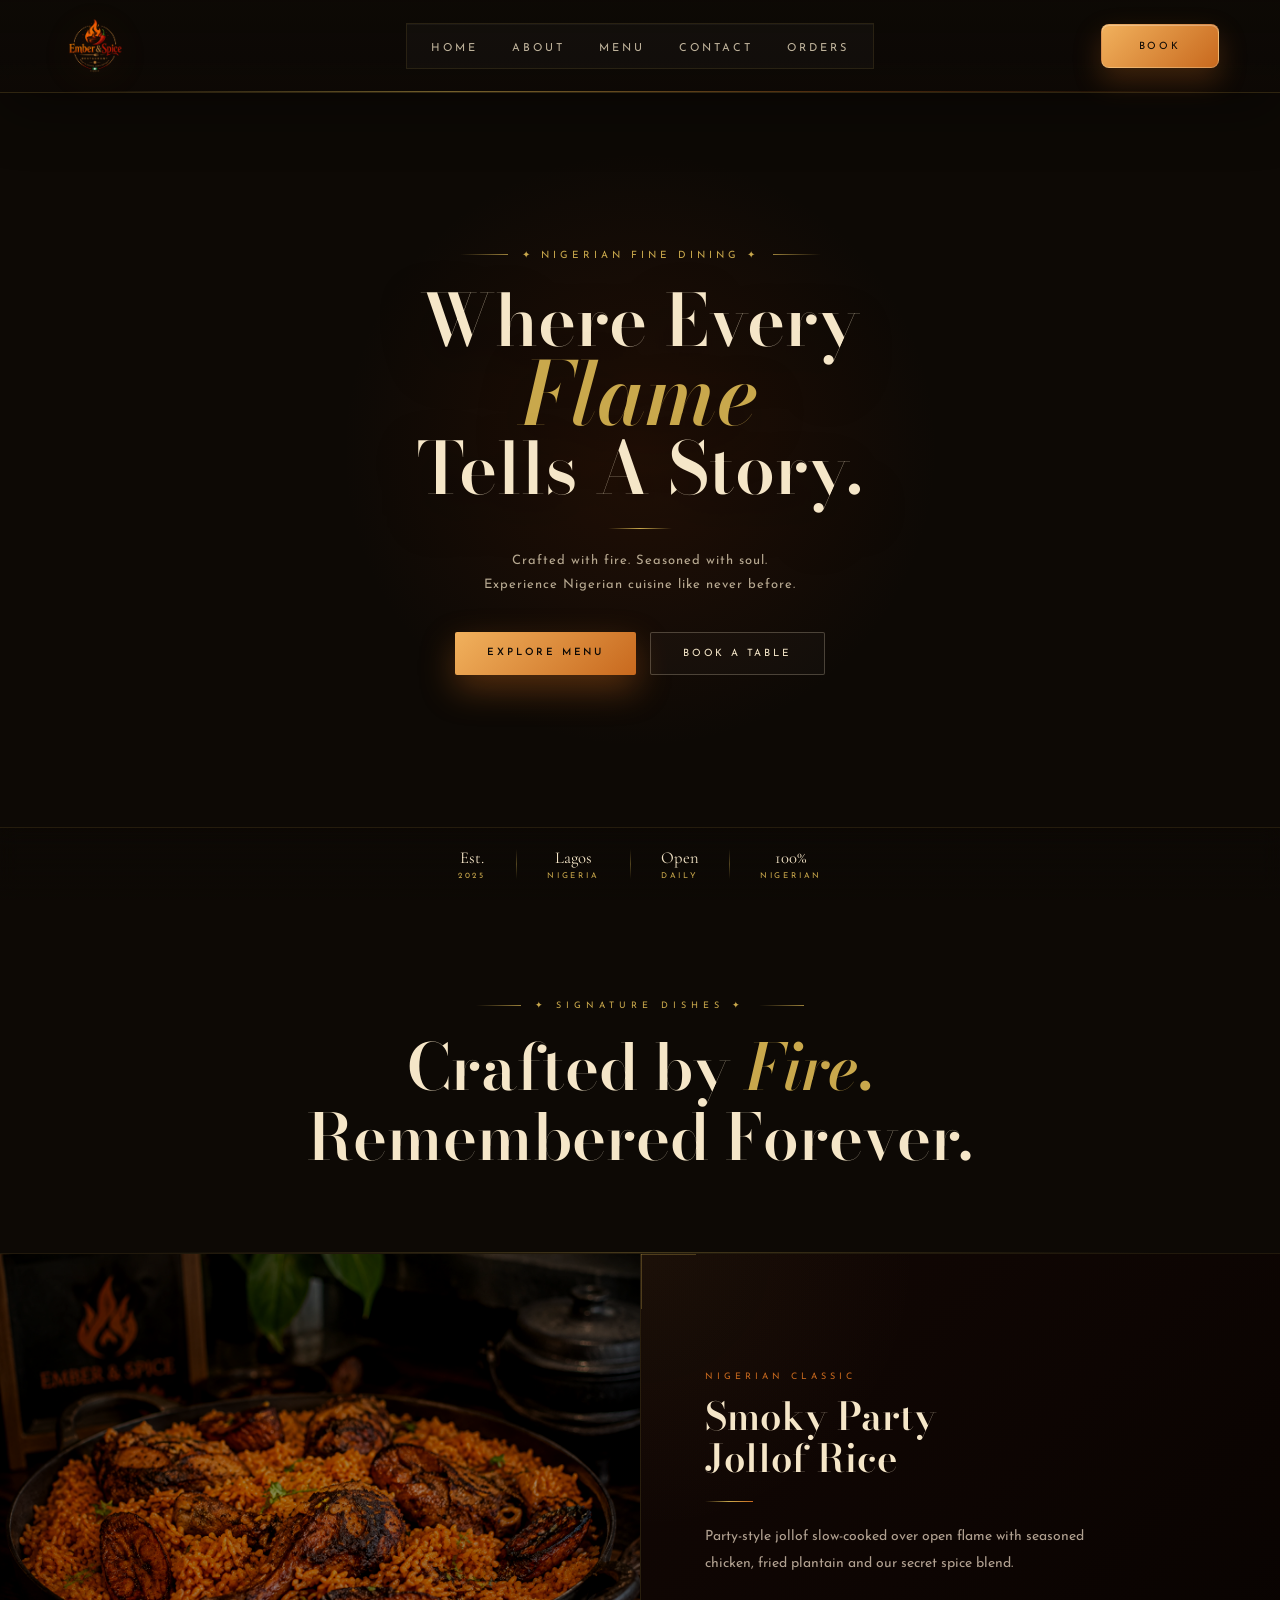
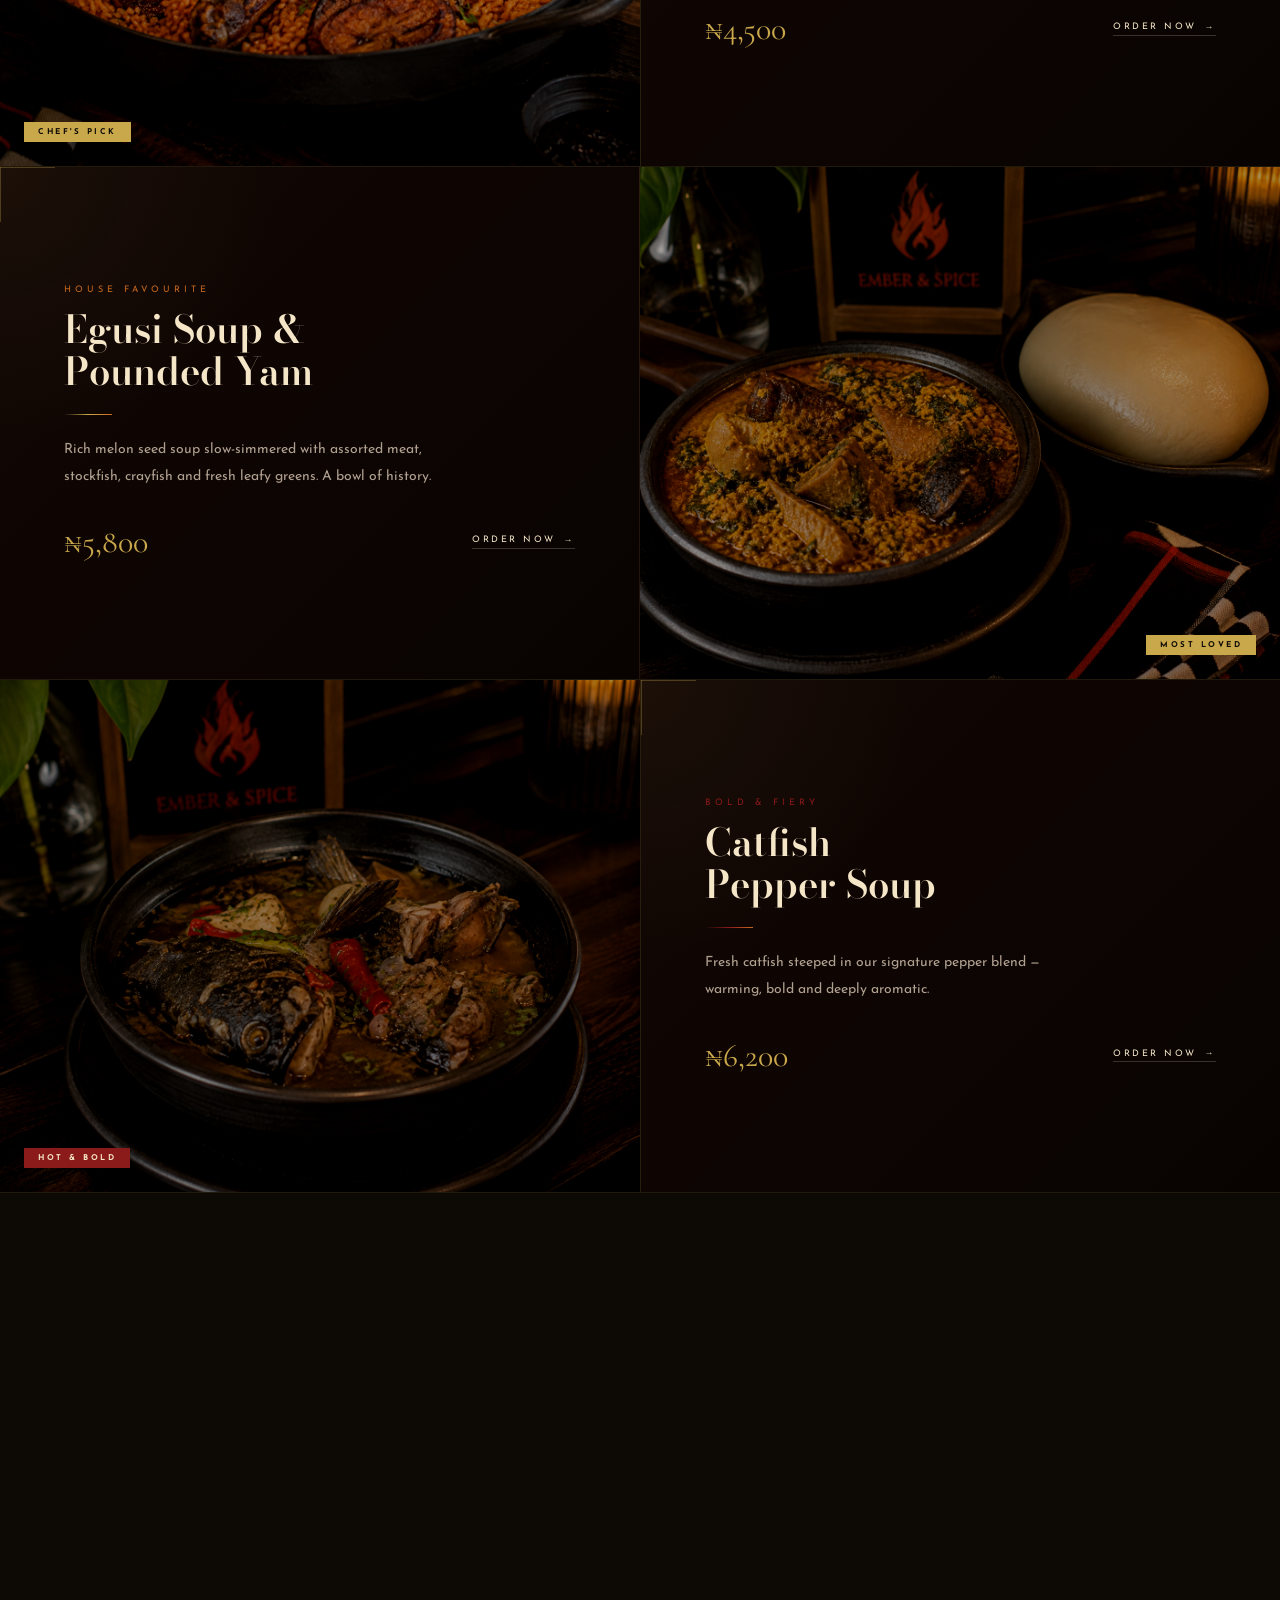
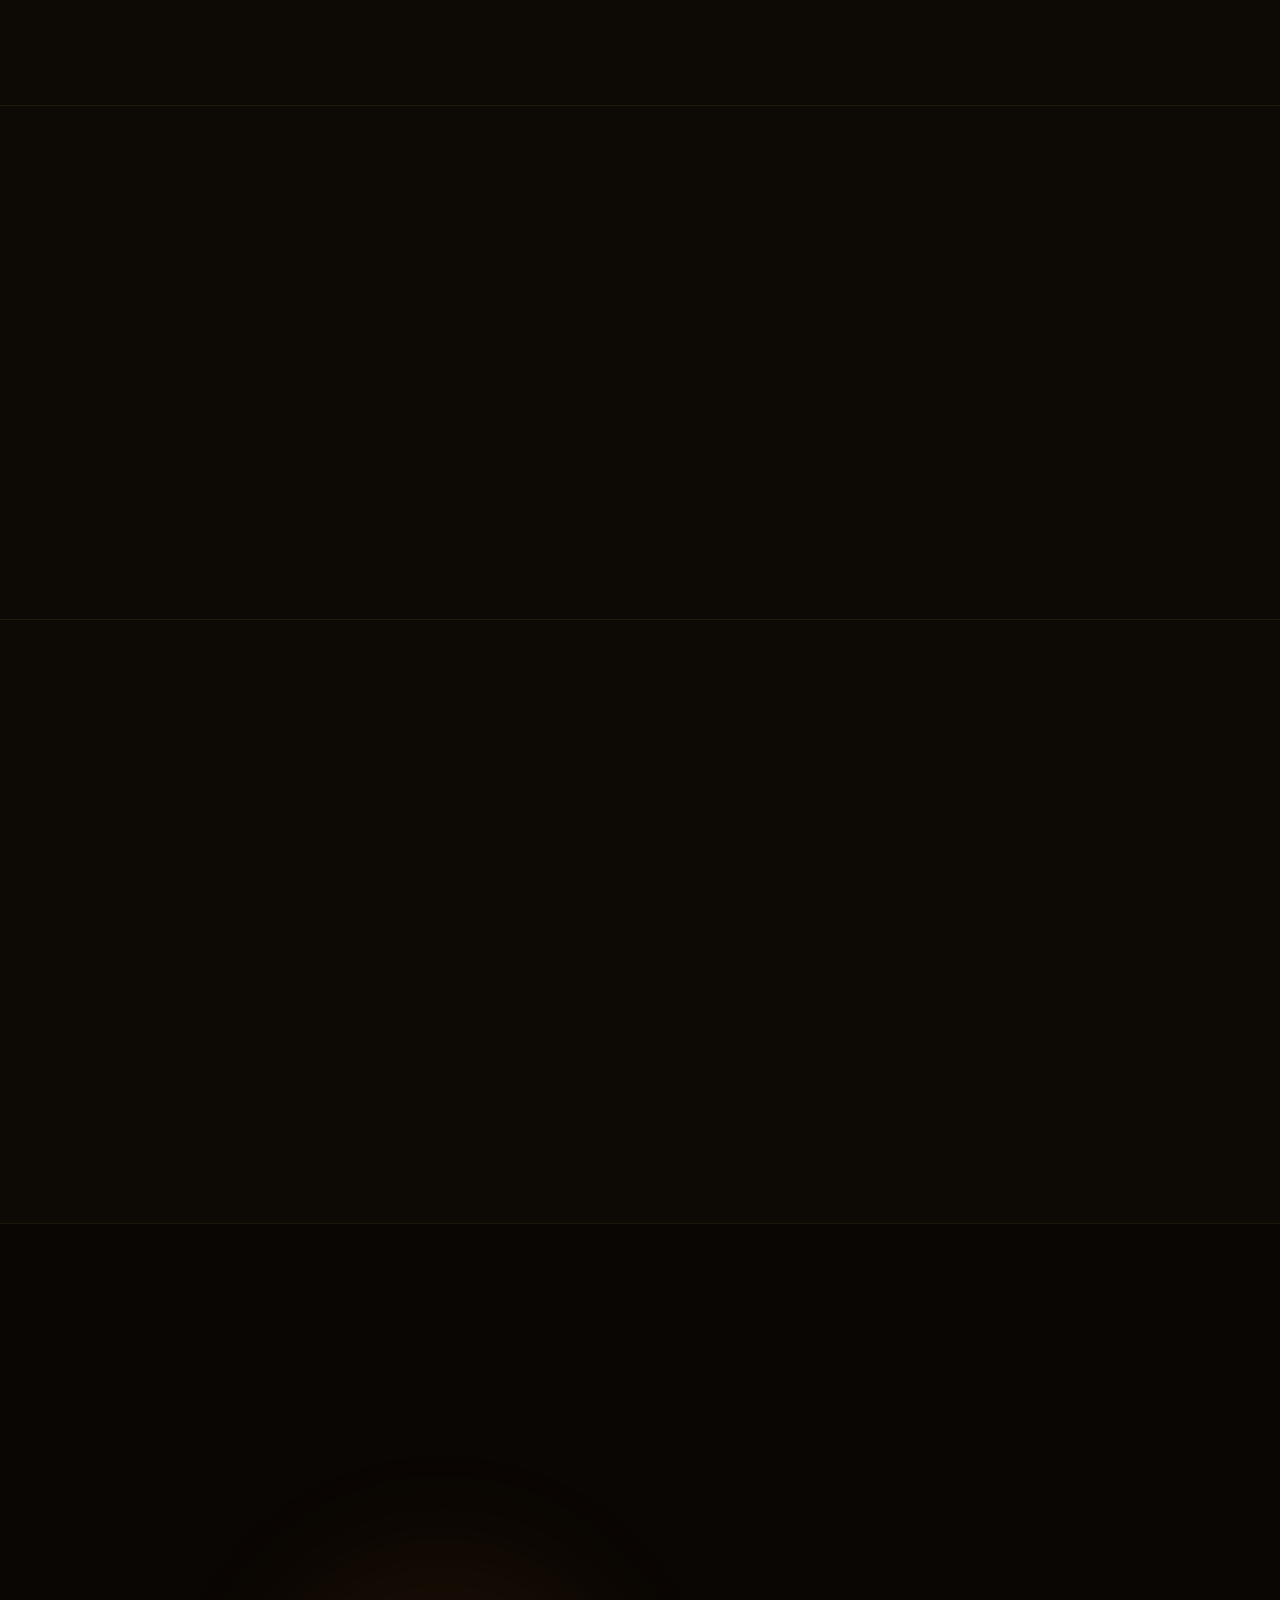
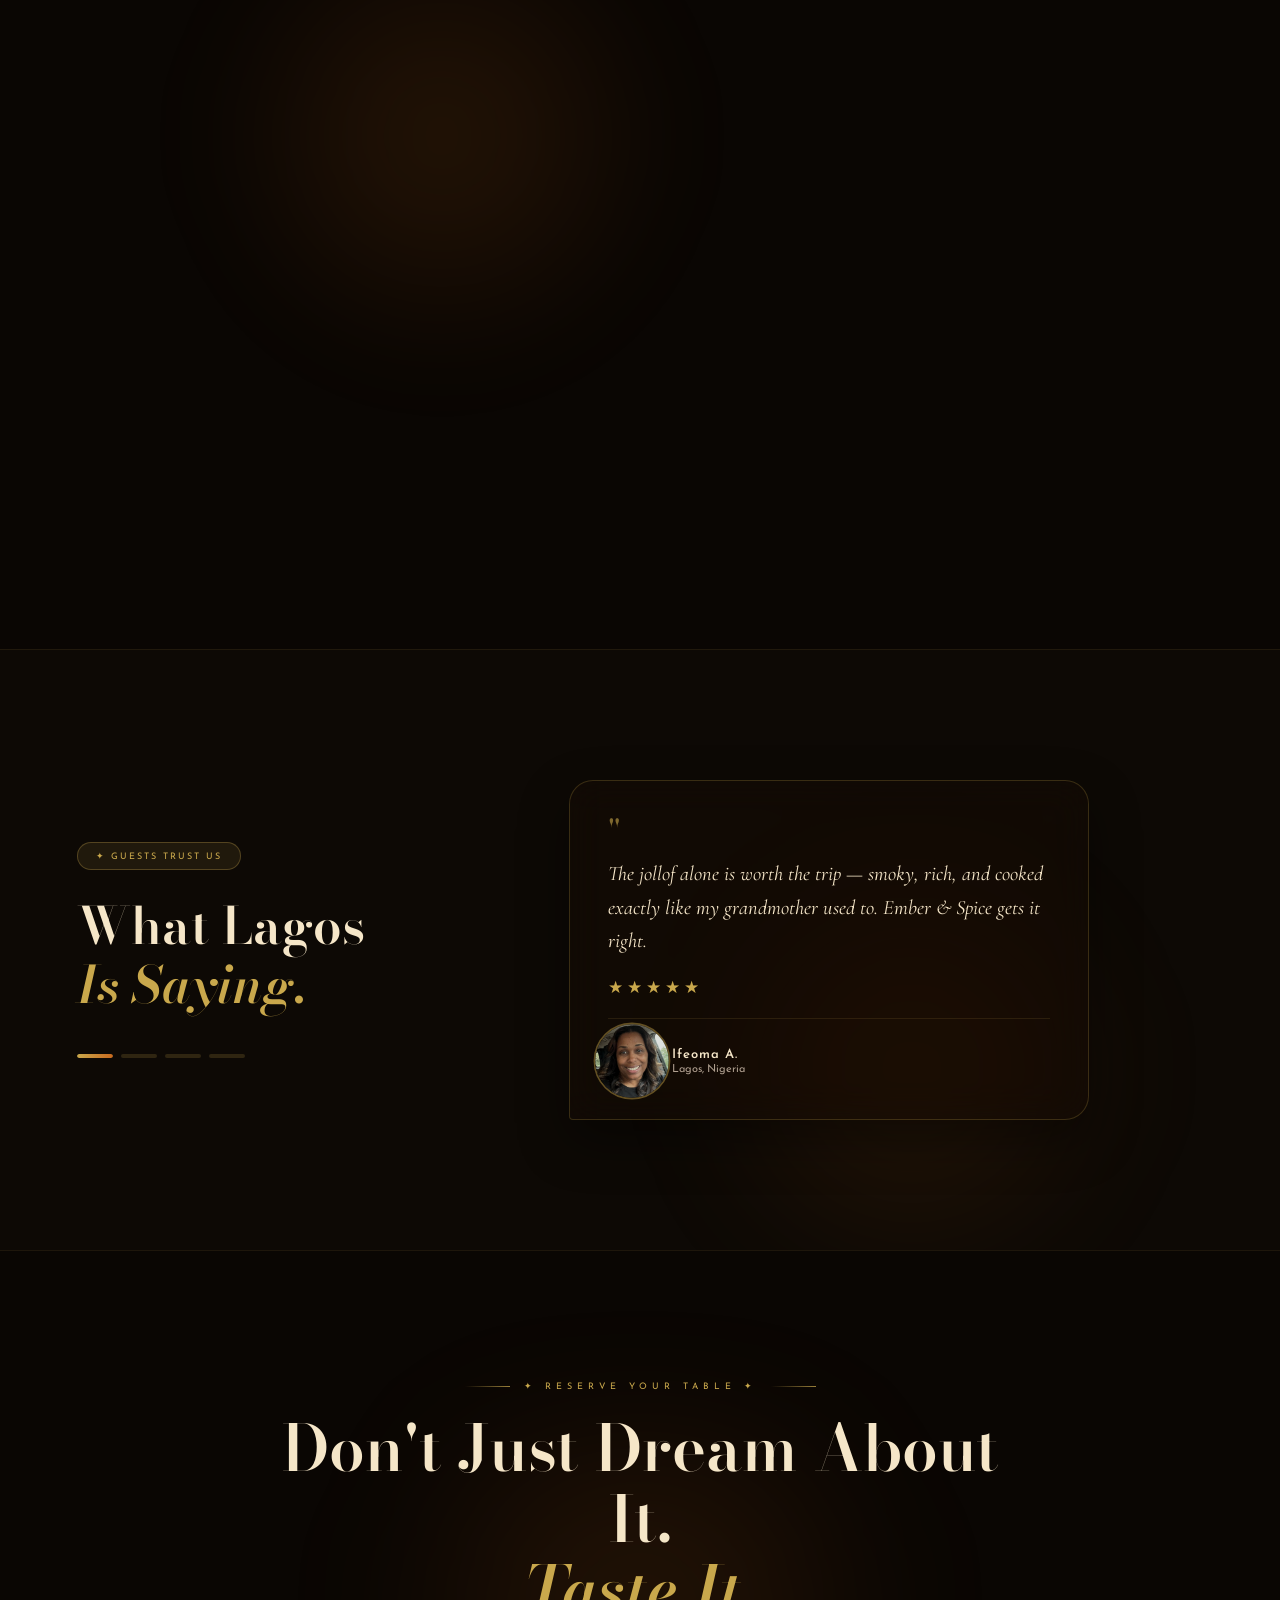
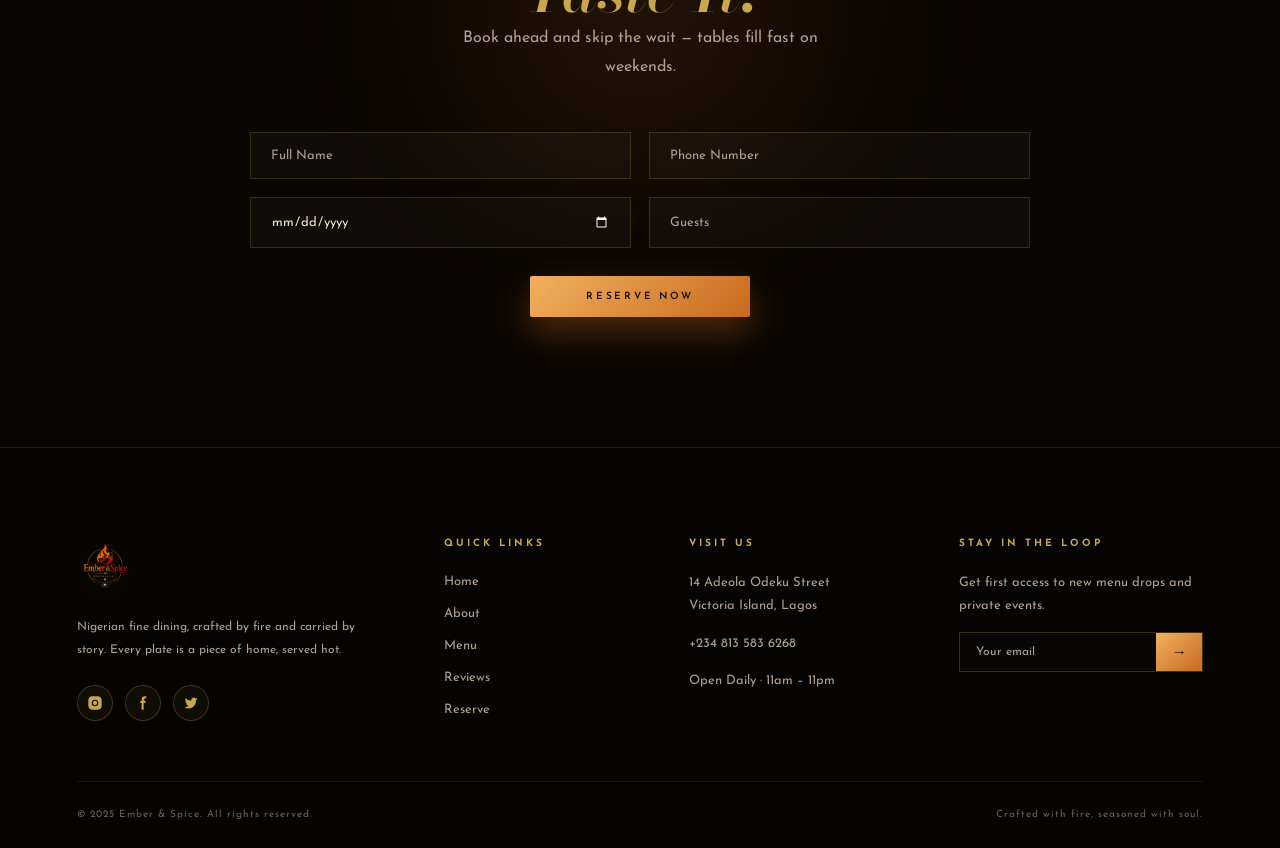
==== index.html @ 05e8d0d2 "Add files via upload" ====
<!DOCTYPE html>
<html lang="en">

<head>
    <meta charset="UTF-8">
    <meta name="viewport" content="width=device-width, initial-scale=1.0">
    <title>Ember&Spice</title>
    <link rel="stylesheet" href="styles.css">
    <link
        href="https://fonts.googleapis.com/css2?family=Bodoni+Moda:ital,wght@0,400;0,600;1,400&family=Cormorant+Garamond:wght@300;400;500&family=Josefin+Sans:wght@300;400&display=swap"
        rel="stylesheet">
         <link rel="icon" type="image/png" href="./images/logo1.PNG">
    <link href="https://unpkg.com/aos@2.3.1/dist/aos.css" rel="stylesheet">

</head>

<body>
   <div class="page-loader" id="page-loader">
    <div class="loader-glow"></div>
    <div class="loader-ring-wrap">
        <svg class="loader-ring" viewBox="0 0 100 100">
            <circle cx="50" cy="50" r="46" fill="none" stroke="rgba(201,168,76,0.15)" stroke-width="1.5"/>
            <circle cx="50" cy="50" r="46" fill="none" stroke="url(#loaderGradient)" stroke-width="1.5" stroke-linecap="round" stroke-dasharray="289" stroke-dashoffset="220"/>
            <defs>
                <linearGradient id="loaderGradient" x1="0%" y1="0%" x2="100%" y2="100%">
                    <stop offset="0%" stop-color="#f1b15d"/>
                    <stop offset="100%" stop-color="#c8691e"/>
                </linearGradient>
            </defs>
        </svg>
        <img src="./images/logo1.PNG" alt="" class="loader-logo">
    </div>
    <span class="loader-label">Igniting The Flame</span>
</div>

    <header>
        <nav>
            <a href="">
                <img src="./images/logo1.PNG" alt="">
            </a>
            <div class="hamburger" id="hamburger">
                <svg class="menu-icon" xmlns="http://www.w3.org/2000/svg" viewBox="0 0 24 24" fill="currentColor">
                    <path d="M3 4H21V6H3V4ZM3 11H21V13H3V11ZM3 18H21V20H3V18Z"></path>
                </svg>

                <svg class="close-icon" xmlns="http://www.w3.org/2000/svg" viewBox="0 0 24 24" fill="currentColor">
                    <path
                        d="M11.9997 10.5865L16.9495 5.63672L18.3637 7.05093L13.4139 12.0007L18.3637 16.9504L16.9495 18.3646L11.9997 13.4149L7.04996 18.3646L5.63574 16.9504L10.5855 12.0007L5.63574 7.05093L7.04996 5.63672L11.9997 10.5865Z">
                    </path>
                </svg>
            </div>

            <ul id="nav-menu">

                <li><a href="#home">Home</a></li>
                <li><a href="#about">About</a></li>
                <li><a href="#menu">Menu</a></li>
                <li><a href="#contact">Contact</a></li>
                <li><a href="orders.html">Orders</a></li>
            </ul>
            <a href="#contact" class="reserve-btn">Book</a>
        </nav>
    </header>

    <section class="hero" id="home">

        <video class="hero-video" autoplay muted loop playsinline>
            <source src="./images/ssvid.net--spaghetti_720x1280.MP4" type="video/mp4">
        </video>

        <div class="hero-overlay"></div>

        <div class="hero-content">

            <div class="hero-label">
                <span class="hero-label-line"></span>
                <span class="hero-label-text">✦ Nigerian Fine Dining ✦</span>
                <span class="hero-label-line"></span>
            </div>

            <h1 class="hero-title">
                <span class="hero-title-line">Where Every</span>
                <span class="hero-title-line hero-title-italic">Flame</span>
                <span class="hero-title-line">Tells A Story.</span>
            </h1>

            <div class="hero-divider"></div>

            <p class="hero-sub">
                Crafted with fire. Seasoned with soul.<br>
                Experience Nigerian cuisine like never before.
            </p>

            <div class="hero-btns">
                <a href="#menu" class="hero-btn hero-btn-primary">Explore Menu</a>
                <a href="#contact" class="hero-btn hero-btn-secondary">Book a Table</a>
            </div>

        </div>

        <div class="hero-stats">
            <div class="hero-stat">
                <span class="stat-number">Est.</span>
                <span class="stat-label">2025</span>
            </div>
            <div class="hero-stat-divider"></div>
            <div class="hero-stat">
                <span class="stat-number">Lagos</span>
                <span class="stat-label">Nigeria</span>
            </div>
            <div class="hero-stat-divider"></div>
            <div class="hero-stat">
                <span class="stat-number">Open</span>
                <span class="stat-label">Daily</span>
            </div>
            <div class="hero-stat-divider"></div>
            <div class="hero-stat">
                <span class="stat-number">100%</span>
                <span class="stat-label">Nigerian</span>
            </div>
        </div>
    </section>


    <!-- Signature Dishes -->

    <section class="menu-section" id="menu">

        <div class="menu-header" data-aos="fade-up">
            <div class="menu-label">
                <span class="menu-label-line"></span>
                <span class="menu-label-text">✦ Signature Dishes ✦</span>
                <span class="menu-label-line"></span>
            </div>
            <h2 class="menu-title">Crafted by <em>Fire.</em><br>Remembered Forever.</h2>
        </div>

        <!-- Row 1 -->
        <div class="menu-row">
            <div class="menu-img" data-aos="fade-right" data-aos-duration="1000">
                <img src="./images/smoky-jollof.png" alt="Jollof Rice">
                <span class="menu-tag">Chef's Pick</span>
            </div>
            <div class="menu-info" data-aos="fade-left" data-aos-duration="1000" data-aos-delay="150">
                <span class="menu-cat">Nigerian Classic</span>
                <h3 class="menu-dish">Smoky Party<br>Jollof Rice</h3>
                <div class="menu-line"></div>
                <p class="menu-desc">Party-style jollof slow-cooked over open flame with seasoned chicken, fried
                    plantain and our secret spice blend.</p>
                <div class="menu-foot">
                    <span class="menu-price">₦4,500</span>
                    <a href="#contact" class="menu-order">Order Now <span>→</span></a>
                </div>
            </div>
        </div>

        <!-- Row 2 -->
        <div class="menu-row menu-row-flip">
            <div class="menu-info" data-aos="fade-right" data-aos-duration="1000">
                <span class="menu-cat">House Favourite</span>
                <h3 class="menu-dish">Egusi Soup &<br>Pounded Yam</h3>
                <div class="menu-line"></div>
                <p class="menu-desc">Rich melon seed soup slow-simmered with assorted meat, stockfish, crayfish and
                    fresh leafy greens. A bowl of history.</p>
                <div class="menu-foot">
                    <span class="menu-price">₦5,800</span>
                    <a href="#contact" class="menu-order">Order Now <span>→</span></a>
                </div>
            </div>
            <div class="menu-img" data-aos="fade-left" data-aos-duration="1000" data-aos-delay="150">
                <img src="./images/egusi.png" alt="Egusi">
                <span class="menu-tag menu-tag-gold">Most Loved</span>
            </div>
        </div>

        <!-- Row 3 -->
        <div class="menu-row">
            <div class="menu-img" data-aos="fade-right" data-aos-duration="1000">
                <img src="./images/catfish01.png" alt="Pepper Soup">
                <span class="menu-tag menu-tag-red">Hot & Bold</span>
            </div>
            <div class="menu-info" data-aos="fade-left" data-aos-duration="1000" data-aos-delay="150">
                <span class="menu-cat" style="color:#8b1a1a">Bold & Fiery</span>
                <h3 class="menu-dish">Catfish<br>Pepper Soup</h3>
                <div class="menu-line" style="background:linear-gradient(90deg, transparent, #8b1a1a, #c8691e)"></div>
                <p class="menu-desc">Fresh catfish steeped in our signature pepper blend — warming, bold and deeply
                    aromatic.</p>
                <div class="menu-foot">
                    <span class="menu-price">₦6,200</span>
                    <a href="#contact" class="menu-order">Order Now <span>→</span></a>
                </div>
            </div>
        </div>

        <!-- Row 4 -->
        <div class="menu-row menu-row-flip">
            <div class="menu-info" data-aos="fade-right" data-aos-duration="1000">
                <span class="menu-cat">Grill Special</span>
                <h3 class="menu-dish">Suya Platter<br>& Yaji Dip</h3>
                <div class="menu-line"></div>
                <p class="menu-desc">Tender beef skewers marinated in our house yaji spice, grilled over charcoal with
                    fresh tomato and onion.</p>
                <div class="menu-foot">
                    <span class="menu-price">₦7,500</span>
                    <a href="#contact" class="menu-order">Order Now <span>→</span></a>
                </div>
            </div>
            <div class="menu-img" data-aos="fade-left" data-aos-duration="1000" data-aos-delay="150">
                <img src="./images/suya platter.png" alt="Suya">
                <span class="menu-tag">Grill Master</span>
            </div>
        </div>

        <!-- Row 5 -->
        <div class="menu-row">
            <div class="menu-img" data-aos="fade-right" data-aos-duration="1000">
                <img src="./images/Oxtail Stew.png" alt="Oxtail">
                <span class="menu-tag menu-tag-gold">Premium</span>
            </div>
            <div class="menu-info" data-aos="fade-left" data-aos-duration="1000" data-aos-delay="150">
                <span class="menu-cat">Slow Cooked</span>
                <h3 class="menu-dish">Oxtail Stew<br>& White Rice</h3>
                <div class="menu-line"></div>
                <p class="menu-desc">Fall-off-the-bone oxtail slow-braised for six hours in rich tomato and herb gravy.
                    Patience on a plate.</p>
                <div class="menu-foot">
                    <span class="menu-price">₦9,000</span>
                    <a href="#contact" class="menu-order">Order Now <span>→</span></a>
                </div>
            </div>
        </div>

        <!-- Row 6 -->
        <div class="menu-row menu-row-flip">
            <div class="menu-info" data-aos="fade-right" data-aos-duration="1000">
                <span class="menu-cat">Street Legend</span>
                <h3 class="menu-dish">Asun &<br>Plantain Chips</h3>
                <div class="menu-line"></div>
                <p class="menu-desc">Smoky spiced goat meat tossed with scotch bonnet, onions and peppers. Paired with
                    crispy ripe plantain chips.</p>
                <div class="menu-foot">
                    <span class="menu-price">₦5,200</span>
                    <a href="#contact" class="menu-order">Order Now <span>→</span></a>
                </div>
            </div>
            <div class="menu-img" data-aos="fade-left" data-aos-duration="1000" data-aos-delay="150">
                <img src="./images/Asun & plantain chips.png" alt="Asun">
                <span class="menu-tag">Fan Favourite</span>
            </div>
        </div>

        <div class="menu-strip" data-aos="fade-up">
            <p>Every dish is made fresh — no shortcuts, no compromises</p>
        </div>

    </section>

    <!-- Chef Spotlight -->
    <section class="chef-section" id="about">
        <div class="chef-header" data-aos="fade-up" data-aos-duration="1400" data-aos-easing="ease-out-cubic">
            <div class="menu-label">
                <span class="menu-label-line"></span>
                <span class="menu-label-text">✦ The Soul Behind The Smoke ✦</span>
                <span class="menu-label-line"></span>
            </div>
            <h2 class="menu-title">One Hand On The Fire.<br><em>One Heart In The Past.</em></h2>
        </div>
        <div class="chef-glow"></div>

        <div class="chef-container">
            <div class="chef-image-wrap" data-aos="fade-right" data-aos-duration="1000">
                <div class="chef-image">
                    <img src="./images/chef1.png" alt="Chef Portrait">
                </div>
                <div class="chef-badge">
                    <span class="chef-badge-number">15+</span>
                    <span class="chef-badge-label">Years of Fire</span>
                </div>
            </div>

            <div class="chef-info" data-aos="fade-left" data-aos-duration="1000" data-aos-delay="150">
                <div class="menu-label">
                    <span class="menu-label-line"></span>
                    <span class="menu-label-text">✦ Meet The Flame Keeper ✦</span>
                    <span class="menu-label-line"></span>
                </div>

                <h2 class="chef-title">Chef <em>Adaeze Obi</em></h2>

                <p class="chef-quote">"Every dish I plate carries the smoke of my grandmother's kitchen — that's the
                    story I refuse to let die."</p>

                <p class="chef-desc">Trained across Lagos' finest kitchens before returning home to build Ember & Spice
                    — a place where old family recipes meet open-flame technique, and every plate is a piece of memory
                    served hot.</p>

                <div class="chef-stats">
                    <div class="chef-stat">
                        <span class="chef-stat-number" data-count="15">0</span>
                        <span class="chef-stat-plus">+</span>
                        <span class="chef-stat-label">Years Experience</span>
                    </div>
                    <div class="chef-stat">
                        <span class="chef-stat-number" data-count="40">0</span>
                        <span class="chef-stat-plus">+</span>
                        <span class="chef-stat-label">Signature Dishes</span>
                    </div>
                    <div class="chef-stat">
                        <span class="chef-stat-number" data-count="6">0</span>
                        <span class="chef-stat-plus"></span>
                        <span class="chef-stat-label">Culinary Awards</span>
                    </div>
                </div>

                <a href="#gallery" class="hero-btn hero-btn-secondary chef-cta">Our Story <span>→</span></a>
            </div>
        </div>
    </section>

    <!-- Testimonials -->
    <section class="testimonial-section" id="testimonials">
        <div class="testimonial-glow"></div>

        <div class="testimonial-container">
            <div class="testimonial-left" data-aos="fade-right" data-aos-duration="1200">
                <span class="testimonial-pill">✦ Guests Trust Us</span>
                <h2 class="testimonial-heading">What Lagos<br><em>Is Saying.</em></h2>

                <div class="testimonial-dots" id="testimonial-dots"></div>
            </div>

            <div class="testimonial-right" data-aos="fade-left" data-aos-duration="1200" data-aos-delay="150">
                <div class="testimonial-card">
                    <span class="testimonial-mark">"</span>

                    <p class="testimonial-text" id="testimonial-text">Loading...</p>

                    <div class="testimonial-rating" id="testimonial-rating"></div>

                    <div class="testimonial-person">
                        <img class="testimonial-avatar" id="testimonial-avatar" src="" alt="">
                        <div class="testimonial-meta">
                            <span class="testimonial-name" id="testimonial-name">--</span>
                            <span class="testimonial-role" id="testimonial-role">--</span>
                        </div>
                    </div>
                </div>
            </div>
        </div>
    </section>

    <!-- Reservation CTA -->
    <section class="reserve-section" id="contact">
        <div class="reserve-glow"></div>

        <div class="reserve-container">
            <div class="reserve-text" data-aos="fade-up" data-aos-duration="1200">
                <div class="menu-label">
                    <span class="menu-label-line"></span>
                    <span class="menu-label-text">✦ Reserve Your Table ✦</span>
                    <span class="menu-label-line"></span>
                </div>
                <h2 class="menu-title">Don't Just Dream About It.<br><em>Taste It.</em></h2>
                <p class="reserve-sub">Book ahead and skip the wait — tables fill fast on weekends.</p>
            </div>

            <form class="reserve-form" data-aos="fade-up" data-aos-duration="1200" data-aos-delay="150">
                <div class="reserve-row">
                    <input type="text" placeholder="Full Name" required>
                    <input type="tel" placeholder="Phone Number" required>
                </div>
                <div class="reserve-row">
                    <input type="date" required>
                    <input type="number" placeholder="Guests" min="1" max="20" required>
                </div>
                <button type="submit" class="hero-btn hero-btn-primary reserve-submit">Reserve Now</button>
            </form>
        </div>
    </section>

    <!-- Footer -->
    <footer class="site-footer">
        <div class="footer-embers" id="footer-embers"></div>

        <div class="footer-top">
            <div class="footer-brand">
                <img src="./images/logo1.PNG" alt="Ember & Spice" class="footer-logo">
                <p class="footer-tagline">Nigerian fine dining, crafted by fire and carried by story. Every plate is a
                    piece of home, served hot.</p>
                <div class="footer-social">
                    <a href="#" aria-label="Instagram">
                        <svg width="16" height="16" viewBox="0 0 24 24" fill="none">
                            <path
                                d="M12 2c2.7 0 3.05.01 4.12.06 1.06.05 1.79.22 2.43.47.66.26 1.22.6 1.77 1.15.55.55.9 1.11 1.15 1.77.25.64.42 1.37.47 2.43.05 1.07.06 1.42.06 4.12s-.01 3.05-.06 4.12c-.05 1.06-.22 1.79-.47 2.43a4.9 4.9 0 0 1-1.15 1.77 4.9 4.9 0 0 1-1.77 1.15c-.64.25-1.37.42-2.43.47-1.07.05-1.42.06-4.12.06s-3.05-.01-4.12-.06c-1.06-.05-1.79-.22-2.43-.47a4.9 4.9 0 0 1-1.77-1.15 4.9 4.9 0 0 1-1.15-1.77c-.25-.64-.42-1.37-.47-2.43C2.01 15.05 2 14.7 2 12s.01-3.05.06-4.12c.05-1.06.22-1.79.47-2.43.26-.66.6-1.22 1.15-1.77A4.9 4.9 0 0 1 5.45 2.53c.64-.25 1.37-.42 2.43-.47C8.95 2.01 9.3 2 12 2zm0 5a5 5 0 1 0 0 10 5 5 0 0 0 0-10zm0 8.2a3.2 3.2 0 1 1 0-6.4 3.2 3.2 0 0 1 0 6.4zm5.2-8.4a1.2 1.2 0 1 1-2.4 0 1.2 1.2 0 0 1 2.4 0z"
                                fill="currentColor" />
                        </svg>
                    </a>
                    <a href="#" aria-label="Facebook">
                        <svg width="16" height="16" viewBox="0 0 24 24" fill="none">
                            <path
                                d="M14 9V6.5c0-.83.67-1.5 1.5-1.5H17V2h-2.5A4.5 4.5 0 0 0 10 6.5V9H8v3h2v10h3V12h2.5l.5-3H13V9c0-.55.45-1 1-1z"
                                fill="currentColor" />
                        </svg>
                    </a>
                    <a href="#" aria-label="Twitter">
                        <svg width="16" height="16" viewBox="0 0 24 24" fill="none">
                            <path
                                d="M22 5.9c-.7.3-1.5.5-2.3.6.8-.5 1.5-1.3 1.8-2.3-.8.5-1.6.8-2.5 1a4 4 0 0 0-6.8 3.6A11.3 11.3 0 0 1 3.9 4.6a4 4 0 0 0 1.2 5.3c-.6 0-1.2-.2-1.7-.5v.1a4 4 0 0 0 3.2 3.9c-.6.1-1.2.2-1.8.1a4 4 0 0 0 3.7 2.8A8 8 0 0 1 2 18.4a11.3 11.3 0 0 0 6.1 1.8c7.3 0 11.3-6 11.3-11.3v-.5c.8-.6 1.4-1.3 2-2.1l-.4-.4z"
                                fill="currentColor" />
                        </svg>
                    </a>
                </div>
            </div>

            <div class="footer-col">
                <h4 class="footer-heading">Quick Links</h4>
                <ul class="footer-links">
                    <li><a href="#home">Home</a></li>
                    <li><a href="#about">About</a></li>
                    <li><a href="#menu">Menu</a></li>
                    <li><a href="#testimonials">Reviews</a></li>
                    <li><a href="#contact">Reserve</a></li>
                </ul>
            </div>

            <div class="footer-col">
                <h4 class="footer-heading">Visit Us</h4>
                <p class="footer-info">14 Adeola Odeku Street<br>Victoria Island, Lagos</p>
                <p class="footer-info">+234 813 583 6268</p>
                <p class="footer-info">Open Daily · 11am – 11pm</p>
            </div>

            <div class="footer-col footer-newsletter">
                <h4 class="footer-heading">Stay In The Loop</h4>
                <p class="footer-info">Get first access to new menu drops and private events.</p>
                <form class="footer-news-form" id="footer-news-form">
                    <input type="email" placeholder="Your email" required>
                    <button type="submit" aria-label="Subscribe">→</button>
                </form>
            </div>
        </div>

        <div class="footer-bottom">
            <p>© 2025 Ember & Spice. All rights reserved.</p>
            <p>Crafted with fire, seasoned with soul.</p>
        </div>
    </footer>

    <script src="https://unpkg.com/aos@2.3.1/dist/aos.js"></script>
    <script src="java.js"></script>
</body>

</html>
---- styles.css ----
* {
    margin: 0;
    padding: 0;
    box-sizing: border-box;
}

:root {
    --bg-primary: #0d0905;
    --bg-secondary: #1a0f05;
    --color-primary: #f5e6c8;
    --color-secondary: #b0a090;
    --accent-red: #8b1a1a;
    --accent-gold: #c9a84c;
    --accent-orange: #c8691e;
    --white: #ffffff;
    --font-heading: 'Bodoni Moda', serif;
    --font-sub: 'Cormorant Garamond', serif;
    --font-body: 'Josefin Sans', sans-serif;
    --h1-size: clamp(55px, 8vw, 120px);
    --h2-size: clamp(35px, 5vw, 70px);
    --h3-size: clamp(20px, 3vw, 35px);
    --p-size: clamp(14px, 1.5vw, 16px);
}

body {
    background: var(--bg-primary);
    color: var(--color-secondary);
}

h1 {
    font-family: var(--font-heading);
    font-size: var(--h1-size);
    color: var(--color-primary);
    font-weight: 600;
    line-height: 1.1;
}

h2 {
    font-family: var(--font-sub);
    font-size: var(--h2-size);
    color: var(--color-primary);
    font-weight: 400;
}

h3 {
    font-family: var(--font-sub);
    font-size: var(--h3-size);
    color: var(--color-primary);
    font-weight: 300;
}

p {
    font-family: var(--font-body);
    font-size: var(--p-size);
    color: var(--color-secondary);
    line-height: 1.8;
}

html {
    scroll-behavior: smooth;
}

/* ===== HEADER & NAV - PREMIUM VERSION ===== */
header {
    position: fixed;
    inset: 0 0 auto 0;
    z-index: 1000;
    width: 100%;
    background:
        linear-gradient(180deg, rgba(13, 9, 5, 0.92), rgba(13, 9, 5, 0.68)),
        rgba(13, 9, 5, 0.72);
    backdrop-filter: blur(22px) saturate(130%);
    -webkit-backdrop-filter: blur(22px) saturate(130%);
    border-bottom: 1px solid rgba(201, 168, 76, 0.18);
    box-shadow: 0 18px 55px rgba(0, 0, 0, 0.35);
}

header::after {
    content: "";
    position: absolute;
    left: 5%;
    right: 5%;
    bottom: 0;
    height: 1px;
    background: linear-gradient(90deg,
            transparent,
            rgba(201, 168, 76, 0.55),
            rgba(200, 105, 30, 0.35),
            transparent);
    pointer-events: none;
}

header.scrolled {
    background: rgba(13, 9, 5, 0.96);
}

nav {
    position: relative;
    display: flex;
    justify-content: space-between;
    align-items: center;
    height: 92px;
    padding: 0 4.8%;
}

nav>a:first-child {
    display: inline-flex;
    align-items: center;
    position: relative;
    z-index: 2;
}

nav img {
    height: 68px;
    width: auto;
    display: block;
    filter: drop-shadow(0 8px 18px rgba(200, 105, 30, 0.18));
}

nav ul {
    position: absolute;
    left: 50%;
    transform: translateX(-50%);
    display: flex;
    align-items: center;
    list-style: none;
    gap: 34px;
    padding: 13px 24px;
    border: 1px solid rgba(201, 168, 76, 0.12);
    background: rgba(255, 255, 255, 0.025);
    box-shadow: inset 0 1px 0 rgba(255, 255, 255, 0.04);
}

nav ul li a {
    position: relative;
    display: inline-block;
    font-family: var(--font-body);
    font-size: 11px;
    color: rgba(245, 230, 200, 0.76);
    text-decoration: none;
    text-transform: uppercase;
    font-weight: 400;
    letter-spacing: 3px;
    transition: color 0.35s ease, opacity 0.35s ease;
}

nav ul li a::after {
    content: "";
    position: absolute;
    left: 50%;
    bottom: -9px;
    width: 0;
    height: 1px;
    background: linear-gradient(90deg, transparent, var(--accent-gold), var(--accent-orange), transparent);
    transform: translateX(-50%);
    transition: width 0.35s ease;
}

nav ul li a:hover {
    color: var(--white);
}

nav ul li a:hover::after {
    width: 100%;
}

.reserve-btn {
    position: relative;
    z-index: 2;
    display: inline-flex;
    align-items: center;
    justify-content: center;
    min-width: 118px;
    min-height: 44px;
    padding: 13px 22px;
    font-family: var(--font-body);
    font-size: 10px;
    letter-spacing: 2.6px;
    text-transform: uppercase;
    text-decoration: none;
    color: #0d0905;
    background: linear-gradient(135deg, #f1b15d, var(--accent-orange));
    border: 1px solid rgba(245, 230, 200, 0.24);
    border-radius: 8px;
    box-shadow:
        0 12px 28px rgba(200, 105, 30, 0.28),
        inset 0 1px 0 rgba(255, 255, 255, 0.28);
    transition: transform 0.35s ease, box-shadow 0.35s ease, filter 0.35s ease;
    white-space: nowrap;
    flex-shrink: 0;
}

.reserve-btn:hover {
    transform: translateY(-2px);
    filter: brightness(1.08);
    box-shadow:
        0 18px 38px rgba(200, 105, 30, 0.38),
        inset 0 1px 0 rgba(255, 255, 255, 0.35);
}

/* ===== HAMBURGER ===== */
.hamburger {
    display: none;
    position: relative;
    z-index: 2;
    width: 42px;
    height: 42px;
    cursor: pointer;
    flex-shrink: 0;
    border: 1px solid rgba(201, 168, 76, 0.22);
    background: rgba(255, 255, 255, 0.035);
}

.menu-icon,
.close-icon {
    width: 24px;
    height: 24px;
    color: var(--accent-gold);
    position: absolute;
    top: 50%;
    left: 50%;
    transform: translate(-50%, -50%);
    transition: opacity 0.35s ease, transform 0.45s ease;
}

.close-icon {
    opacity: 0;
    transform: translate(-50%, -50%) rotate(-90deg);
}

.hamburger.active .menu-icon {
    opacity: 0;
    transform: translate(-50%, -50%) rotate(90deg);
}

.hamburger.active .close-icon {
    opacity: 1;
    transform: translate(-50%, -50%) rotate(0deg);
}

/* ===== TABLET ===== */
@media (max-width: 1199px) {
    nav {
        height: 86px;
        padding: 0 4%;
    }

    nav img {
        height: 62px;
    }

    nav ul {
        gap: 22px;
        padding: 12px 18px;
    }

    nav ul li a {
        font-size: 10px;
        letter-spacing: 2px;
    }

    .reserve-btn {
        min-width: 108px;
        min-height: 40px;
        font-size: 9px;
        padding: 11px 16px;
        letter-spacing: 2px;
    }
}

/* ===== MOBILE ===== */
@media (max-width: 600px) {
    header {
        background: rgba(13, 9, 5, 0.92);
    }

    header::after {
        left: 6%;
        right: 6%;
    }

    nav {
        height: 76px;
        padding: 0 6%;
    }

    nav img {
        height: 54px;
    }

    nav>a:first-child {
        order: 1;
        flex: 1;
    }

    .reserve-btn {
        order: 2;
        min-width: unset;
        width: auto;
        padding: 10px 18px;
        font-size: 9px;
        letter-spacing: 2px;
        margin-right: 12px;
        font-weight: 600;
        border-radius: 8px;
    }

    .hamburger {
        order: 3;
        display: flex;
        align-items: center;
        justify-content: center;
        border: 1px solid rgba(201, 168, 76, 0.15);
        background: rgba(255, 255, 255, 0.02)
    }

    nav ul {
        order: 4;
        position: fixed;
        top: 76px;
        left: 0;
        width: 100%;
        height: calc(100vh - 76px);
        padding: 50px 10%;
        display: flex;
        flex-direction: column;
        justify-content: flex-start;
        align-items: center;
        gap: 0;
        background:
            linear-gradient(180deg, rgba(13, 9, 5, 0.98), rgba(26, 15, 5, 0.98));
        border-top: 1px solid rgba(201, 168, 76, 0.16);
        backdrop-filter: blur(30px);

        -webkit-backdrop-filter: blur(30px);
        opacity: 0;
        pointer-events: none;
        transform: translateY(-12px);
        transition: opacity 0.45s ease, transform 0.45s ease;
    }

    nav ul.active {
        opacity: 1;
        pointer-events: all;
        transform: translateY(0);
    }

    nav ul li {
        width: 100%;
        border-bottom: 1px solid rgba(201, 168, 76, 0.12);
        text-align: center;
    }

    nav ul li a {
        display: block;
        width: 100%;
        padding: 22px 0;
        font-size: 11px;
        letter-spacing: 5px;
        color: var(--color-primary);
        text-align: center;
    }

    nav ul li a::after {
        display: none;
    }

    nav ul li a:hover {
        color: var(--accent-gold);
    }
}

/* ===== HERO ===== */
.hero {
    position: relative;
    width: 100%;
    height: 100svh;
    min-height: 680px;
    overflow: hidden;
    display: flex;
    align-items: center;
    justify-content: center;
    padding: 110px 5% 86px;
}

.hero-video {
    position: absolute;
    inset: 0;
    width: 100%;
    height: 100%;
    object-fit: cover;
    object-position: center;
    z-index: 0;
    transform: scale(1.03);
}

.hero-overlay {
    position: absolute;
    inset: 0;
    z-index: 1;
    background:
        radial-gradient(circle at center, rgba(120, 45, 12, 0.20), transparent 38%),
        linear-gradient(90deg, rgba(13, 9, 5, 0.82), rgba(13, 9, 5, 0.58), rgba(13, 9, 5, 0.82)),
        linear-gradient(180deg, rgba(13, 9, 5, 0.42), rgba(13, 9, 5, 0.76));
}

.hero-content {
    position: relative;
    z-index: 2;
    width: min(100%, 860px);
    display: flex;
    flex-direction: column;
    align-items: center;
    text-align: center;
}

.hero-label {
    display: flex;
    align-items: center;
    justify-content: center;
    gap: 14px;
    margin-bottom: 24px;
}

.hero-label-line {
    width: 48px;
    height: 1px;
    background: linear-gradient(90deg, transparent, var(--accent-gold));
    opacity: 0.75;
}

.hero-label-line:last-child {
    background: linear-gradient(90deg, var(--accent-gold), transparent);
}

.hero-label-text {
    font-family: var(--font-body);
    font-size: 10px;
    letter-spacing: 4px;
    text-transform: uppercase;
    color: var(--accent-gold);
    white-space: nowrap;
}

.hero-title {
    font-family: var(--font-heading);
    font-size: clamp(54px, 5.6vw, 88px);
    font-weight: 600;
    line-height: 0.98;
    color: var(--color-primary);
    margin-bottom: 24px;
    text-shadow: 0 18px 45px rgba(0, 0, 0, 0.55);
}

.hero-title-line {
    display: block;
    opacity: 0;
    transform: translateY(24px);
    animation: fadeUp 0.8s ease forwards;
}

.hero-title-line:nth-child(1) {
    animation-delay: 0.2s;
}

.hero-title-line:nth-child(2) {
    animation-delay: 0.45s;
}

.hero-title-line:nth-child(3) {
    animation-delay: 0.7s;
}

.hero-title-italic {
    font-style: italic;
    color: var(--accent-gold);
    font-size: clamp(66px, 6.8vw, 108px);
    line-height: 0.9;
}

.hero-divider {
    width: 64px;
    height: 1px;
    background: linear-gradient(90deg, transparent, var(--accent-gold), transparent);
    margin-bottom: 20px;
    opacity: 0;
    animation: fadeUp 0.8s ease forwards;
    animation-delay: 0.9s;
}

.hero-sub {
    font-family: var(--font-body);
    font-size: clamp(13px, 1vw, 16px);
    color: rgba(245, 230, 200, 0.72);
    line-height: 1.9;
    letter-spacing: 1px;
    margin-bottom: 34px;
    max-width: 470px;
    opacity: 0;
    animation: fadeUp 0.8s ease forwards;
    animation-delay: 1s;
}

.hero-btns {
    display: flex;
    gap: 14px;
    justify-content: center;
    opacity: 0;
    animation: fadeUp 0.8s ease forwards;
    animation-delay: 1.2s;
}

.hero-btn {
    font-family: var(--font-body);
    font-size: 10px;
    letter-spacing: 2.8px;
    text-transform: uppercase;
    text-decoration: none;
    padding: 15px 32px;
    border-radius: 2px;
    transition: all 0.4s ease;
    white-space: nowrap;
}

.hero-btn-primary {
    background: linear-gradient(135deg, #f1b15d, var(--accent-orange));
    color: var(--bg-primary);
    font-weight: 600;
    box-shadow: 0 14px 34px rgba(200, 105, 30, 0.38);
}

.hero-btn-secondary {
    background: rgba(255, 255, 255, 0.025);
    color: var(--color-primary);
    border: 1px solid rgba(245, 230, 200, 0.24);
}

.hero-btn:hover {
    transform: translateY(-2px);
}

.hero-stats {
    position: absolute;
    left: 0;
    right: 0;
    bottom: 0;
    z-index: 2;
    display: flex;
    justify-content: center;
    align-items: center;
    padding: 20px 6%;
    background: linear-gradient(180deg, transparent, rgba(13, 9, 5, 0.92));
    border-top: 1px solid rgba(201, 168, 76, 0.12);
    backdrop-filter: blur(10px);
}

.hero-stat {
    display: flex;
    flex-direction: column;
    align-items: center;
    gap: 4px;
    padding: 0 30px;
}

.stat-number {
    font-family: var(--font-sub);
    font-size: clamp(14px, 1.3vw, 19px);
    color: var(--color-primary);
}

.stat-label {
    font-family: var(--font-body);
    font-size: 8px;
    letter-spacing: 2.8px;
    text-transform: uppercase;
    color: var(--accent-gold);
}

.hero-stat-divider {
    width: 1px;
    height: 30px;
    background: linear-gradient(180deg, transparent, rgba(201, 168, 76, 0.38), transparent);
}

@keyframes fadeUp {
    to {
        opacity: 1;
        transform: translateY(0);
    }
}

/* TABLET */
@media (max-width: 1199px) {
    .hero {
        min-height: 640px;
        padding: 92px 5% 76px;
    }

    .hero-content {
        width: min(100%, 680px);
    }

    .hero-label {
        margin-bottom: 18px;
    }

    .hero-title {
        font-size: clamp(54px, 7.4vw, 82px);
        line-height: 0.96;
        margin-bottom: 16px;
    }

    .hero-title-italic {
        font-size: clamp(62px, 8.8vw, 94px);
    }

    .hero-divider {
        margin-bottom: 16px;
    }

    .hero-sub {
        font-size: 13px;
        line-height: 1.7;
        margin-bottom: 22px;
    }

    .hero-btns {
        gap: 12px;
    }

    .hero-btn {
        padding: 13px 26px;
    }

    .hero-stats {
        padding: 12px 4%;
    }

    .hero-stat {
        padding: 0 16px;
    }
}

/* MOBILE */
@media (max-width: 600px) {
    .hero {
        height: 100svh;
        min-height: 620px;
        padding: 84px 5% 82px;
    }

    .hero-overlay {
        background:
            linear-gradient(180deg, rgba(13, 9, 5, 0.42), rgba(13, 9, 5, 0.84)),
            rgba(13, 9, 5, 0.58);
    }

    .hero-content {
        width: 100%;
    }

    .hero-label {
        width: 100%;
        gap: 7px;
        margin-bottom: 16px;
    }

    .hero-label-line {
        width: clamp(12px, 6vw, 24px);
    }

    .hero-label-text {
        font-size: 7px;
        letter-spacing: 2px;
    }

    .hero-title {
        font-size: clamp(34px, 9vw, 42px);
        line-height: 0.98;
        margin-bottom: 16px;
    }

    .hero-title-italic {
        font-size: clamp(42px, 11vw, 52px);
        line-height: 0.86;
    }

    .hero-divider {
        width: 50px;
        margin-bottom: 16px;
    }

    .hero-sub {
        font-size: 11px;
        line-height: 1.65;
        letter-spacing: 0.7px;
        margin-bottom: 22px;
        max-width: 310px;
    }

    .hero-btns {
        flex-direction: column;
        align-items: center;
        width: 100%;
        gap: 10px;
    }

    .hero-btn {
        width: min(78%, 310px);
        padding: 14px 18px;
        text-align: center;
    }

    .hero-stats {
        padding: 12px 2%;
        overflow-x: auto;
        bottom: 0;
    }

    .hero-stat {
        padding: 0 10px;
        min-width: fit-content;
    }

    .stat-number {
        font-size: 11px;
    }

    .stat-label {
        font-size: 7px;
        letter-spacing: 2px;
    }
}


/* ===== MENU SECTION ===== */
.menu-section {
    width: 100%;
    max-width: 100%;
    background: var(--bg-primary);
    border-top: none;
    overflow: hidden;
}

.menu-header {
    text-align: center;
    padding: 100px 6% 80px;
    position: relative;
}

.menu-header::after {
    content: '';
    position: absolute;
    bottom: 0;
    left: 10%;
    right: 10%;
    height: 1px;
    background: linear-gradient(90deg, transparent, rgba(201, 168, 76, 0.3), transparent);
}

.menu-label {
    display: flex;
    align-items: center;
    justify-content: center;
    gap: 14px;
    margin-bottom: 22px;
}

.menu-label-line {
    display: block;
    width: 45px;
    height: 1px;
    background: linear-gradient(90deg, transparent, var(--accent-gold));
    opacity: 0.75;
}

.menu-label-text {
    font-family: var(--font-body);
    font-size: 9px;
    letter-spacing: 5px;
    text-transform: uppercase;
    color: var(--accent-gold);
    white-space: nowrap;
}

.menu-title {
    font-family: var(--font-heading);
    font-size: clamp(36px, 5vw, 72px);
    font-weight: 600;
    color: var(--color-primary);
    line-height: 1.1;
    margin: 0;
}

.menu-title em {
    font-style: italic;
    color: var(--accent-gold);
}

/* ROW */
.menu-row {
    display: grid;
    grid-template-columns: 1fr 1fr;
    border-top: 1px solid rgba(201, 168, 76, 0.1);
    min-height: 480px;
}

/* IMAGE */
.menu-img {
    position: relative;
    overflow: hidden;
    min-height: 420px;
}

.menu-img img {
    width: 100%;
    height: 100%;
    object-fit: cover;
    object-position: center;
    display: block;
    filter: brightness(0.62) contrast(1.08) saturate(1.08);
    transition:
        transform 1.1s cubic-bezier(0.25, 0.46, 0.45, 0.94),
        filter 0.9s ease;
}

.menu-row:hover .menu-img img {
    transform: scale(1.06);
    filter: brightness(0.82) contrast(1.12) saturate(1.12);
}

.menu-row:hover .menu-num {
    color: rgba(201, 168, 76, 0.15);
}

.menu-row-flip .menu-num {
    left: auto;
    right: 20px;
}

.menu-tag {
    position: absolute;
    bottom: 24px;
    left: 24px;
    font-family: var(--font-body);
    font-size: 8px;
    letter-spacing: 2.5px;
    text-transform: uppercase;
    background: var(--accent-gold);
    color: var(--bg-primary);
    padding: 6px 14px;
    font-weight: 700;
    z-index: 2;
}

.menu-tag-gold {
    background: var(--accent-gold);
    color: var(--bg-primary);
}

.menu-tag-red {
    background: var(--accent-red);
    color: var(--color-primary);
}

.menu-row-flip .menu-tag {
    left: auto;
    right: 24px;
}

/* INFO */
.menu-info {
    padding: 70px 64px;
    display: flex;
    flex-direction: column;
    justify-content: center;
    background:
        radial-gradient(circle at top left, rgba(201, 168, 76, 0.055), transparent 34%),
        linear-gradient(135deg, #120704, #080301);
    border-left: 1px solid rgba(201, 168, 76, 0.16);
    position: relative;
    overflow: hidden;
}

.menu-row-flip .menu-info {
    border-left: none;
    border-right: 1px solid rgba(201, 168, 76, 0.1);
}

.menu-info::before {
    content: '';
    position: absolute;
    top: 0;
    left: 0;
    width: 55px;
    height: 1px;
    background: var(--accent-gold);
    opacity: 0.3;
    transition: width 0.5s ease;
}

.menu-info::after {
    content: '';
    position: absolute;
    top: 0;
    left: 0;
    width: 1px;
    height: 55px;
    background: var(--accent-gold);
    opacity: 0.3;
    transition: height 0.5s ease;
}

.menu-row:hover .menu-info::before {
    width: 110px;
}

.menu-row:hover .menu-info::after {
    height: 110px;
}

.menu-cat {
    font-family: var(--font-body);
    font-size: 9px;
    letter-spacing: 4px;
    text-transform: uppercase;
    color: var(--accent-orange);
    margin-bottom: 14px;
    display: block;
}

.menu-dish {
    font-family: var(--font-heading);
    font-size: clamp(28px, 3vw, 46px);
    font-weight: 600;
    color: var(--color-primary);
    line-height: 1.1;
    margin: 0;
    transition: color 0.3s ease;
}

.menu-row:hover .menu-dish {
    color: var(--white);
}

.menu-line {
    width: 48px;
    height: 1px;
    background: linear-gradient(90deg, transparent, var(--accent-gold), var(--accent-orange));
    margin: 22px 0;
    transition: width 0.6s cubic-bezier(0.25, 0.46, 0.45, 0.94);
}

.menu-row:hover .menu-line {
    width: 100px;
}

.menu-desc {
    font-family: var(--font-body);
    font-size: clamp(12px, 1.1vw, 14px);
    color: var(--color-secondary);
    line-height: 1.9;
    margin: 0 0 32px;
    max-width: 380px;
}

.menu-foot {
    display: flex;
    align-items: center;
    justify-content: space-between;
    gap: 20px;
}

.menu-price {
    font-family: var(--font-sub);
    font-size: clamp(24px, 2.5vw, 34px);
    color: var(--accent-gold);
}

.menu-order {
    font-family: var(--font-body);
    font-size: 9px;
    letter-spacing: 2.5px;
    text-transform: uppercase;
    text-decoration: none;
    color: var(--color-primary);
    border-bottom: 1px solid rgba(245, 230, 200, 0.2);
    padding-bottom: 3px;
    display: inline-flex;
    align-items: center;
    gap: 8px;
    transition: color 0.3s ease, border-color 0.3s ease, gap 0.35s ease;
}

.menu-order:hover {
    color: var(--accent-gold);
    border-color: var(--accent-gold);
    gap: 16px;
}

.menu-order span {
    display: inline-block;
    transition: transform 0.35s ease;
}

.menu-order:hover span {
    transform: translateX(5px);
}

.menu-strip {
    border-top: 1px solid rgba(201, 168, 76, 0.16);
    padding: 36px 6%;
    text-align: center;
    background:
        linear-gradient(90deg, transparent, rgba(201, 168, 76, 0.06), transparent),
        #0a0603;
}

.menu-strip p {
    font-family: var(--font-body);
    font-size: 10px;
    letter-spacing: 3px;
    text-transform: uppercase;
    color: var(--accent-gold);
    opacity: 0.9;
    margin: 0;
}

/* TABLET */
@media (max-width: 1199px) {
    .menu-header {
        padding: 80px 5% 60px;
    }

    .menu-info {
        padding: 48px 36px;
    }

    .menu-num {
        font-size: 76px;
    }

    .menu-desc {
        max-width: 100%;
    }
}

/* MOBILE — single column stacked */
@media (max-width: 600px) {
    .menu-header {
        padding: 60px 5% 48px;
    }

    .menu-row {
        grid-template-columns: 1fr;
        min-height: unset;
    }

    /* Always image first on mobile */
    .menu-row .menu-img {
        order: 1;
    }

    .menu-row .menu-info {
        order: 2;
    }

    .menu-row-flip .menu-img {
        order: 1;
    }

    .menu-row-flip .menu-info {
        order: 2;
    }

    .menu-img {
        min-height: 280px;
    }

    .menu-num {
        font-size: 64px;
    }

    .menu-tag {
        bottom: 16px;
        left: 16px;
    }

    .menu-row-flip .menu-tag {
        right: auto;
        left: 16px;
    }

    .menu-info {
        padding: 32px 22px 40px;
        border-left: none !important;
        border-right: none !important;
        border-top: 1px solid rgba(201, 168, 76, 0.1);
    }

    .menu-dish {
        font-size: clamp(26px, 7vw, 34px);
    }

    .menu-desc {
        max-width: 100%;
        font-size: 13px;
        margin-bottom: 24px;
    }

    .menu-price {
        font-size: 26px;
    }

}

/* ===== CHEF SPOTLIGHT ===== */
.chef-section {
    position: relative;
    width: 100%;
    padding: 120px 6%;
    background: #0a0603;
    border-top: 1px solid rgba(201, 168, 76, 0.1);
    overflow: hidden;
}

.chef-glow {
    position: absolute;
    top: 50%;
    left: 15%;
    width: 500px;
    height: 500px;
    background: radial-gradient(circle, rgba(200, 105, 30, 0.14), transparent 70%);
    transform: translateY(-50%);
    filter: blur(40px);
    animation: emberPulse 6s ease-in-out infinite;
    pointer-events: none;
}

@keyframes emberPulse {

    0%,
    100% {
        opacity: 0.6;
        transform: translateY(-50%) scale(1);
    }

    50% {
        opacity: 1;
        transform: translateY(-50%) scale(1.08);
    }
}

.chef-container {
    position: relative;
    z-index: 1;
    max-width: 1200px;
    margin: 0 auto;
    display: grid;
    grid-template-columns: 0.85fr 1.15fr;
    gap: 80px;
    align-items: center;
}

.chef-image-wrap {
    position: relative;
}

.chef-image {
    position: relative;
    border: 1px solid rgba(201, 168, 76, 0.25);
    background: linear-gradient(135deg, rgba(201, 168, 76, 0.06), transparent);
    border-top-right-radius: 120px;
    border-bottom-left-radius: 120px;
    border-top-left-radius: 50px;
}

.chef-image img {
    width: 100%;
    height: 500px;
    object-fit: cover;
    display: block;
    filter: brightness(0.85) contrast(1.08) saturate(1.05);
    border-top-right-radius: 120px;
    border-bottom-left-radius: 120px;
    border-top-left-radius: 50px;
}

.chef-badge {
    position: absolute;
    bottom: -24px;
    right: -24px;
    background: rgba(13, 9, 5, 0.55);
    backdrop-filter: blur(14px) saturate(140%);
    -webkit-backdrop-filter: blur(14px) saturate(140%);
    border: 1px solid rgba(201, 168, 76, 0.4);
    padding: 20px 26px;
    display: flex;
    flex-direction: column;
    align-items: center;
    box-shadow: 0 18px 40px rgba(0, 0, 0, 0.45);
}

.chef-badge-number {
    font-family: var(--font-heading);
    font-size: 26px;
    font-weight: 600;
    color: var(--accent-gold);
    line-height: 1;
}

.chef-badge-label {
    font-family: var(--font-body);
    font-size: 8px;
    letter-spacing: 1.5px;
    text-transform: uppercase;
    color: rgba(245, 230, 200, 0.75);
    margin-top: 4px;
    text-align: center;
}

.chef-title {
    margin-bottom: 22px;
}

.chef-title em {
    font-style: italic;
    color: var(--accent-gold);
}

.chef-quote {
    font-family: var(--font-sub);
    font-style: italic;
    font-size: clamp(18px, 1.8vw, 24px);
    color: var(--color-primary);
    line-height: 1.6;
    border-left: 2px solid var(--accent-gold);
    padding-left: 24px;
    margin-bottom: 28px;
}

.chef-desc {
    max-width: 480px;
    margin-bottom: 40px;
}

.chef-stats {
    display: flex;
    gap: 44px;
    margin-bottom: 44px;
}

.chef-stat {
    display: flex;
    flex-wrap: wrap;
    align-items: baseline;
    gap: 2px;
}

.chef-stat-number {
    font-family: var(--font-heading);
    font-size: 38px;
    font-weight: 600;
    color: var(--accent-gold);
}

.chef-stat-plus {
    font-family: var(--font-heading);
    font-size: 22px;
    color: var(--accent-gold);
}

.chef-stat-label {
    width: 100%;
    font-family: var(--font-body);
    font-size: 9px;
    letter-spacing: 2px;
    text-transform: uppercase;
    color: var(--color-secondary);
    margin-top: 6px;
}

.chef-cta {
    display: inline-flex;
    align-items: center;
    gap: 8px;
}

/* TABLET */
@media (max-width: 1199px) {
    .chef-container {
        grid-template-columns: 1fr;
        gap: 60px;
    }

    .chef-image img {
        height: 440px;
    }

    .chef-stats {
        gap: 32px;
    }
}

/* MOBILE */
@media (max-width: 600px) {
    .chef-section {
        padding: 80px 6%;
        overflow-x: hidden;
    }

    .chef-container,
    .chef-image-wrap,
    .chef-info {
        max-width: 100%;
        overflow-x: hidden;
    }

    .chef-image img {
        height: 360px;
    }

    .chef-badge {
        bottom: -18px;
        right: 0;
        padding: 14px 18px;
    }

    .chef-badge-number {
        font-size: 20px;
    }

    .chef-quote {
        font-size: 16px;
        padding-left: 18px;
    }

    .chef-stats {
        gap: 24px;
        flex-wrap: wrap;
    }

    .chef-stat-number {
        font-size: 30px;
    }

    .chef-cta {
        width: auto !important;
        padding: 14px 28px !important;
    }
}

.chef-header {
    text-align: center;
    max-width: 700px;
    margin: 0 auto 90px;
    position: relative;
    z-index: 1;
}

@media (max-width: 600px) {
    .chef-header {
        margin-bottom: 56px;
    }
}


/* ===== TESTIMONIALS ===== */
.testimonial-section {
    position: relative;
    width: 100%;
    padding: 130px 6%;
    background: var(--bg-primary);
    border-top: 1px solid rgba(201, 168, 76, 0.1);
    overflow: hidden;
}

.testimonial-glow {
    position: absolute;
    top: 30%;
    right: 10%;
    width: 480px;
    height: 480px;
    background: radial-gradient(circle, rgba(200, 105, 30, 0.13), transparent 70%);
    filter: blur(50px);
    animation: emberPulse 7s ease-in-out infinite;
    pointer-events: none;
}

.testimonial-container {
    position: relative;
    z-index: 1;
    max-width: 1200px;
    margin: 0 auto;
    display: grid;
    grid-template-columns: 0.8fr 1.2fr;
    gap: 70px;
    align-items: center;
}

.testimonial-pill {
    display: inline-block;
    font-family: var(--font-body);
    font-size: 9px;
    letter-spacing: 2px;
    text-transform: uppercase;
    color: var(--accent-gold);
    background: rgba(201, 168, 76, 0.1);
    border: 1px solid rgba(201, 168, 76, 0.3);
    padding: 8px 18px;
    border-radius: 30px;
    margin-bottom: 26px;
}

.testimonial-heading {
    font-family: var(--font-heading);
    font-size: clamp(38px, 4vw, 56px);
    font-weight: 600;
    color: var(--color-primary);
    line-height: 1.15;
    margin-bottom: 40px;
}

.testimonial-heading em {
    font-style: italic;
    color: var(--accent-gold);
}

.testimonial-dots {
    display: flex;
    gap: 8px;
}

.t-dot {
    position: relative;
    width: 36px;
    height: 4px;
    background: rgba(201, 168, 76, 0.18);
    border-radius: 4px;
    cursor: pointer;
    overflow: hidden;
}

.t-dot-fill {
    position: absolute;
    top: 0;
    left: 0;
    height: 100%;
    width: 0%;
    background: linear-gradient(90deg, var(--accent-gold), var(--accent-orange));
    border-radius: 4px;
}

.t-dot.active .t-dot-fill {
    animation: fillDot linear forwards;
}

.t-dot.done .t-dot-fill {
    width: 100%;
}

@keyframes fillDot {
    from {
        width: 0%;
    }

    to {
        width: 100%;
    }
}

.testimonial-card {
    position: relative;
    background: rgba(21, 11, 6, 0.55);
    backdrop-filter: blur(18px) saturate(140%);
    -webkit-backdrop-filter: blur(18px) saturate(140%);
    border: 1px solid rgba(201, 168, 76, 0.22);
    border-radius: 24px 24px 24px 4px;
    padding: 34px 38px;
    max-width: 520px;
    box-shadow: 0 20px 50px rgba(0, 0, 0, 0.4);
}

.testimonial-mark {
    display: block;
    font-family: var(--font-heading);
    font-size: 34px;
    line-height: 1;
    color: var(--accent-gold);
    opacity: 0.6;
    margin-bottom: 8px;
}

.testimonial-text {
    font-family: var(--font-sub);
    font-style: italic;
    font-size: clamp(18px, 1.6vw, 23px);
    color: var(--color-primary);
    line-height: 1.65;
    margin-bottom: 16px;
    min-height: 70px;
    transition: opacity 0.4s ease, transform 0.4s ease;
}

.testimonial-rating {
    font-family: var(--font-heading);
    font-size: 17px;
    letter-spacing: 4px;
    color: var(--accent-gold);
    margin-bottom: 18px;
}

.testimonial-rating .empty {
    color: rgba(201, 168, 76, 0.2);
}

.testimonial-person {
    display: flex;
    align-items: center;
    gap: 16px;
    padding-top: 18px;
    border-top: 1px solid rgba(201, 168, 76, 0.12);
}

.testimonial-avatar {
    width: 48px;
    height: 48px;
    border-radius: 50%;
    object-fit: cover;
    flex-shrink: 0;
    border: 1.5px solid rgba(201, 168, 76, 0.5);
    filter: brightness(0.88) contrast(1.02) saturate(1.05) sepia(0.06);
    transition: opacity 0.4s ease;
}

.testimonial-meta {
    display: flex;
    flex-direction: column;
}

.testimonial-name {
    font-family: var(--font-body);
    font-size: 13px;
    letter-spacing: 1px;
    color: var(--color-primary);
    font-weight: 600;
}

.testimonial-role {
    font-family: var(--font-body);
    font-size: 11px;
    color: var(--color-secondary);
    margin-top: 3px;
}

.fade-swap {
    opacity: 0;
    transform: translateY(8px);
}

@media (max-width: 1199px) {
    .testimonial-container {
        grid-template-columns: 1fr;
        gap: 50px;
    }

    .testimonial-card {
        padding: 40px;
    }
}

@media (max-width: 600px) {
    .testimonial-section {
        padding: 90px 6%;
    }

    .testimonial-card {
        padding: 30px 24px;
    }

    .testimonial-text {
        font-size: 17px;
        min-height: 130px;
    }
}

/* ===== RESERVATION CTA ===== */
.reserve-section {
    position: relative;
    width: 100%;
    padding: 130px 6%;
    background: #0a0603;
    border-top: 1px solid rgba(201, 168, 76, 0.1);
    overflow: hidden;
}

.reserve-glow {
    position: absolute;
    top: 20%;
    left: 50%;
    transform: translateX(-50%);
    width: 700px;
    height: 400px;
    background: radial-gradient(circle, rgba(200, 105, 30, 0.15), transparent 70%);
    filter: blur(60px);
    pointer-events: none;
}

.reserve-container {
    position: relative;
    z-index: 1;
    max-width: 780px;
    margin: 0 auto;
    text-align: center;
}

.reserve-sub {
    max-width: 420px;
    margin: 0 auto 50px;
}

.reserve-form {
    display: flex;
    flex-direction: column;
    gap: 18px;
}

.reserve-row {
    display: grid;
    grid-template-columns: 1fr 1fr;
    gap: 18px;
}

.reserve-form input {
    font-family: var(--font-body);
    font-size: 13px;
    color: var(--color-primary);
    background: rgba(255, 255, 255, 0.025);
    border: 1px solid rgba(201, 168, 76, 0.2);
    padding: 16px 20px;
    outline: none;
    transition: border-color 0.3s ease, background 0.3s ease;
    color-scheme: dark;
}

.reserve-form input::placeholder {
    color: var(--color-secondary);
}

.reserve-form input:focus {
    border-color: var(--accent-gold);
    background: rgba(201, 168, 76, 0.05);
}

.reserve-submit {
    margin-top: 10px;
    border: none;
    cursor: pointer;
    align-self: center;
    min-width: 220px;
}

@media (max-width: 600px) {
    .reserve-section {
        padding: 90px 6%;
    }

    .reserve-row {
        grid-template-columns: 1fr;
    }
}

/* ===== FOOTER ===== */
.site-footer {
    position: relative;
    width: 100%;
    background: #060402;
    border-top: 1px solid rgba(201, 168, 76, 0.15);
    overflow: hidden;
    padding: 90px 6% 0;
}

.footer-embers {
    position: absolute;
    inset: 0;
    pointer-events: none;
    z-index: 0;
}

.ember-particle {
    position: absolute;
    bottom: -10px;
    width: 3px;
    height: 3px;
    background: var(--accent-orange);
    border-radius: 50%;
    box-shadow: 0 0 6px 2px rgba(200, 105, 30, 0.6);
    animation: emberRise linear forwards;
    opacity: 0;
}

@keyframes emberRise {
    0% {
        opacity: 0;
        transform: translateY(0) translateX(0);
    }

    10% {
        opacity: 0.9;
    }

    100% {
        opacity: 0;
        transform: translateY(-420px) translateX(var(--drift, 20px));
    }
}

.footer-top {
    position: relative;
    z-index: 1;
    max-width: 1240px;
    margin: 0 auto;
    display: grid;
    grid-template-columns: 1.3fr 0.8fr 0.9fr 1fr;
    gap: 50px;
    padding-bottom: 60px;
}

.footer-logo {
    height: 56px;
    width: auto;
    margin-bottom: 18px;
    filter: drop-shadow(0 8px 18px rgba(200, 105, 30, 0.18));
}

.footer-tagline {
    font-family: var(--font-body);
    font-size: 12px;
    line-height: 1.9;
    color: var(--color-secondary);
    max-width: 280px;
    margin-bottom: 24px;
}

.footer-social {
    display: flex;
    gap: 12px;
}

.footer-social a {
    display: flex;
    align-items: center;
    justify-content: center;
    width: 36px;
    height: 36px;
    border-radius: 50%;
    border: 1px solid rgba(201, 168, 76, 0.25);
    color: var(--accent-gold);
    background: rgba(201, 168, 76, 0.05);
    transition: background 0.3s ease, transform 0.3s ease;
}

.footer-social a:hover {
    background: var(--accent-gold);
    color: var(--bg-primary);
    transform: translateY(-3px);
}

.footer-heading {
    font-family: var(--font-body);
    font-size: 10px;
    letter-spacing: 3px;
    text-transform: uppercase;
    color: var(--accent-gold);
    margin-bottom: 22px;
}

.footer-links {
    list-style: none;
    display: flex;
    flex-direction: column;
    gap: 14px;
}

.footer-links a {
    font-family: var(--font-body);
    font-size: 13px;
    color: var(--color-secondary);
    text-decoration: none;
    transition: color 0.3s ease, padding-left 0.3s ease;
}

.footer-links a:hover {
    color: var(--accent-gold);
    padding-left: 4px;
}

.footer-info {
    font-family: var(--font-body);
    font-size: 13px;
    color: var(--color-secondary);
    line-height: 1.8;
    margin-bottom: 14px;
}

.footer-news-form {
    display: flex;
    border: 1px solid rgba(201, 168, 76, 0.25);
    background: rgba(255, 255, 255, 0.02);
    margin-top: 8px;
}

.footer-news-form input {
    flex: 1;
    background: transparent;
    border: none;
    outline: none;
    padding: 13px 16px;
    font-family: var(--font-body);
    font-size: 12px;
    color: var(--color-primary);
}

.footer-news-form input::placeholder {
    color: var(--color-secondary);
}

.footer-news-form button {
    width: 46px;
    border: none;
    cursor: pointer;
    background: linear-gradient(135deg, #f1b15d, var(--accent-orange));
    color: var(--bg-primary);
    font-size: 15px;
    font-weight: 700;
    transition: filter 0.3s ease;
}

.footer-news-form button:hover {
    filter: brightness(1.1);
}

.footer-bottom {
    position: relative;
    z-index: 1;
    max-width: 1240px;
    margin: 0 auto;
    display: flex;
    justify-content: space-between;
    align-items: center;
    padding: 24px 0;
    border-top: 1px solid rgba(201, 168, 76, 0.1);
}

.footer-bottom p {
    font-family: var(--font-body);
    font-size: 10px;
    letter-spacing: 1px;
    color: rgba(176, 160, 144, 0.6);
    margin: 0;
}

/* TABLET */
@media (max-width: 1199px) {
    .footer-top {
        grid-template-columns: 1fr 1fr;
        gap: 44px;
    }

    .footer-tagline {
        max-width: 100%;
    }
}

/* MOBILE */
@media (max-width: 600px) {
    .site-footer {
        padding: 70px 6% 0;
    }

    .footer-top {
        grid-template-columns: 1fr;
        gap: 40px;
        padding-bottom: 44px;
    }

    .footer-bottom {
        flex-direction: column;
        gap: 8px;
        text-align: center;
        padding: 20px 0 28px;
    }
}



/* ===== ORDERS PAGE ===== */
.orders-hero {
    position: relative;
    padding: 160px 6% 80px;
    text-align: center;
    background: var(--bg-primary);
    overflow: hidden;
}

.orders-hero-glow {
    position: absolute;
    top: -10%;
    left: 50%;
    transform: translateX(-50%);
    width: 600px;
    height: 400px;
    background: radial-gradient(circle, rgba(200, 105, 30, 0.15), transparent 70%);
    filter: blur(60px);
    pointer-events: none;
}

.orders-hero-content {
    position: relative;
    z-index: 1;
    max-width: 640px;
    margin: 0 auto;
}

.orders-hero-sub {
    max-width: 460px;
    margin: 20px auto 0;
}

.order-builder {
    max-width: 1200px;
    margin: 0 auto;
    padding: 40px 6% 100px;
    display: grid;
    grid-template-columns: 1.6fr 1fr;
    gap: 40px;
    align-items: start;
}

.order-items {
    display: grid;
    grid-template-columns: 1fr 1fr;
    gap: 20px;
}

.order-item-card {
    background: linear-gradient(135deg, #150b06, #0a0603);
    border: 1px solid rgba(201, 168, 76, 0.16);
    border-radius: 4px 16px 16px 16px;
    padding: 16px;
    display: flex;
    flex-direction: column;
    gap: 12px;
}

.order-item-card img {
    width: 100%;
    height: 130px;
    object-fit: cover;
    border-radius: 2px 10px 10px 10px;
    filter: brightness(0.75) saturate(1.1);
}

.oi-info h4 {
    font-family: var(--font-heading);
    font-size: 15px;
    color: var(--color-primary);
    margin-bottom: 4px;
}

.oi-price {
    font-size: 12px;
    color: var(--accent-gold);
    font-family: var(--font-body);
}

.oi-qty {
    display: flex;
    align-items: center;
    justify-content: space-between;
    border-top: 1px solid rgba(201, 168, 76, 0.1);
    padding-top: 12px;
}

.qty-btn {
    width: 28px;
    height: 28px;
    border-radius: 50%;
    border: 1px solid rgba(201, 168, 76, 0.3);
    background: rgba(201, 168, 76, 0.06);
    color: var(--accent-gold);
    font-size: 14px;
    cursor: pointer;
    transition: background 0.3s ease;
}

.qty-btn:hover {
    background: var(--accent-gold);
    color: var(--bg-primary);
}

.qty-val {
    font-family: var(--font-heading);
    font-size: 15px;
    color: var(--color-primary);
}

.order-summary {
    position: sticky;
    top: 110px;
    background: linear-gradient(135deg, #150b06, #0a0603);
    border: 1px solid rgba(201, 168, 76, 0.2);
    border-radius: 4px 20px 20px 20px;
    padding: 30px;
}

.summary-title {
    font-family: var(--font-heading);
    font-size: 20px;
    color: var(--color-primary);
    margin-bottom: 18px;
}

.summary-empty {
    font-size: 12px;
}

.summary-list {
    display: flex;
    flex-direction: column;
    gap: 10px;
    margin-bottom: 20px;
    min-height: 40px;
}

.summary-line {
    display: flex;
    justify-content: space-between;
    font-family: var(--font-body);
    font-size: 12px;
    color: var(--color-secondary);
}

.summary-total {
    display: flex;
    justify-content: space-between;
    font-family: var(--font-heading);
    font-size: 20px;
    color: var(--accent-gold);
    border-top: 1px solid rgba(201, 168, 76, 0.15);
    padding-top: 16px;
    margin-bottom: 22px;
}

.summary-whatsapp {
    width: 100%;
    border: none;
    cursor: pointer;
    display: flex;
    align-items: center;
    justify-content: center;
}

.quick-contact {
    padding: 0 6% 120px;
}

.quick-contact-card {
    max-width: 800px;
    margin: 0 auto;
    display: flex;
    align-items: center;
    gap: 24px;
    background: #0a0603;
    border: 1px solid rgba(201, 168, 76, 0.15);
    border-radius: 20px;
    padding: 34px;
}

.qc-icon {
    width: 54px;
    height: 54px;
    flex-shrink: 0;
    border-radius: 50%;
    display: flex;
    align-items: center;
    justify-content: center;
    background: rgba(37, 211, 102, 0.12);
    color: #25d366;
}

.quick-contact-card h4 {
    font-family: var(--font-heading);
    font-size: 18px;
    color: var(--color-primary);
    margin-bottom: 6px;
}

.quick-contact-card p {
    font-size: 12px;
    margin-bottom: 0;
}

.quick-contact-card .hero-btn {
    flex-shrink: 0;
    margin-left: auto;
}

@media (max-width: 900px) {
    .order-builder {
        grid-template-columns: 1fr;
    }

    .order-items {
        grid-template-columns: 1fr 1fr;
    }

    .order-summary {
        position: static;
    }
}

@media (max-width: 600px) {
    .order-items {
        grid-template-columns: 1fr;
    }

    .quick-contact-card {
        flex-direction: column;
        text-align: center;
    }

    .quick-contact-card .hero-btn {
        margin-left: 0;
    }

    .quick-contact-card {
        flex-direction: column;
        text-align: center;
        padding: 28px 22px;
    }

    .quick-contact-card .hero-btn {
        margin-left: 0;
        width: 100%;
    }

    .qc-icon {
        width: 48px;
        height: 48px;
    }
}

html,
body {
    overflow-x: hidden;
    max-width: 100%;
}

.orders-hero,
.order-builder,
.quick-contact {
    max-width: 100%;
    overflow-x: hidden;
}

@media (max-width: 400px) {
    .order-summary {
        padding: 22px 18px;
        width: 100%;
        max-width: 100%;
        box-sizing: border-box;
    }

    .summary-total {
        font-size: 17px;
    }

    .summary-whatsapp {
        font-size: 9px;
        padding: 13px 10px;
        letter-spacing: 1px;
        white-space: normal;
        line-height: 1.4;
    }

    .summary-whatsapp svg {
        margin-right: 6px !important;
    }
}

/* ===== PAGE LOADER ===== */
.page-loader {
    position: fixed;
    inset: 0;
    z-index: 99999;
    background: var(--bg-primary);
    display: flex;
    flex-direction: column;
    align-items: center;
    justify-content: center;
    gap: 26px;
    transition: opacity 0.6s ease, visibility 0.6s ease;
}

.page-loader.loaded {
    opacity: 0;
    visibility: hidden;
    pointer-events: none;
}

.loader-glow {
    position: absolute;
    width: 320px;
    height: 320px;
    background: radial-gradient(circle, rgba(200, 105, 30, 0.22), transparent 70%);
    filter: blur(35px);
    animation: loaderPulse 2s ease-in-out infinite;
}

.loader-ring-wrap {
    position: relative;
    z-index: 1;
    width: 108px;
    height: 108px;
    display: flex;
    align-items: center;
    justify-content: center;
}

.loader-ring {
    position: absolute;
    inset: 0;
    width: 100%;
    height: 100%;
    animation: loaderSpin 1.6s linear infinite;
}

.loader-logo {
    position: relative;
    z-index: 2;
    height: 42px;
    width: auto;
    animation: loaderBreathe 1.8s ease-in-out infinite;
}

.loader-label {
    position: relative;
    z-index: 1;
    font-family: var(--font-body);
    font-size: 10px;
    letter-spacing: 4px;
    text-transform: uppercase;
    color: var(--accent-gold);
    opacity: 0.85;
    animation: loaderFadeText 1.8s ease-in-out infinite;
}

@keyframes loaderPulse {

    0%,
    100% {
        opacity: 0.5;
        transform: scale(0.92);
    }

    50% {
        opacity: 1;
        transform: scale(1.05);
    }
}

@keyframes loaderSpin {
    from {
        transform: rotate(0deg);
    }

    to {
        transform: rotate(360deg);
    }
}

@keyframes loaderBreathe {

    0%,
    100% {
        transform: scale(1);
        opacity: 0.9;
    }

    50% {
        transform: scale(1.06);
        opacity: 1;
    }
}

@keyframes loaderFadeText {

    0%,
    100% {
        opacity: 0.5;
    }

    50% {
        opacity: 1;
    }
}

body.loading {
    overflow: hidden;
}

.testimonial-avatar {
    width: 48px;
    height: 48px;
    border-radius: 50%;
    overflow: hidden;
    object-fit: cover;
    flex-shrink: 0;
    border: 1.5px solid rgba(201, 168, 76, 0.5);
    filter: brightness(0.88) contrast(1.02) saturate(1.05) sepia(0.06);
    transition: opacity 0.4s ease;
}
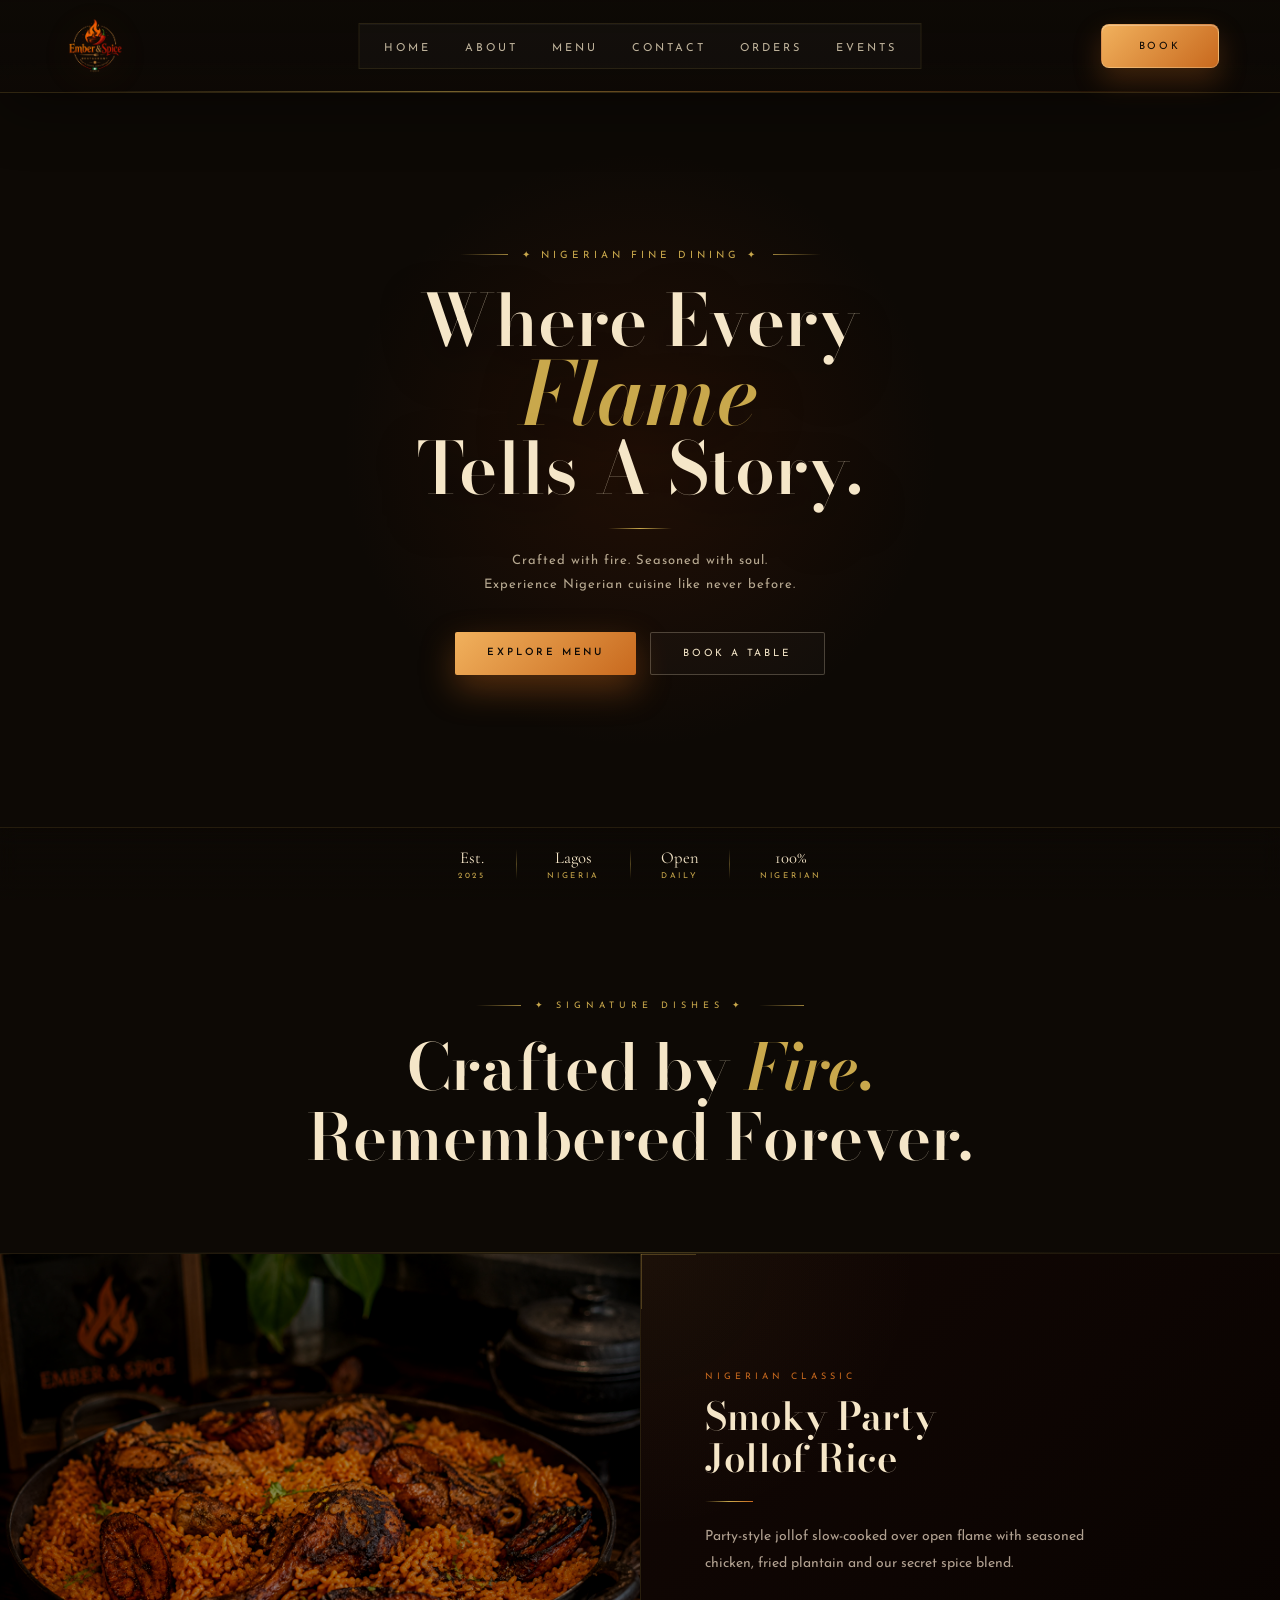
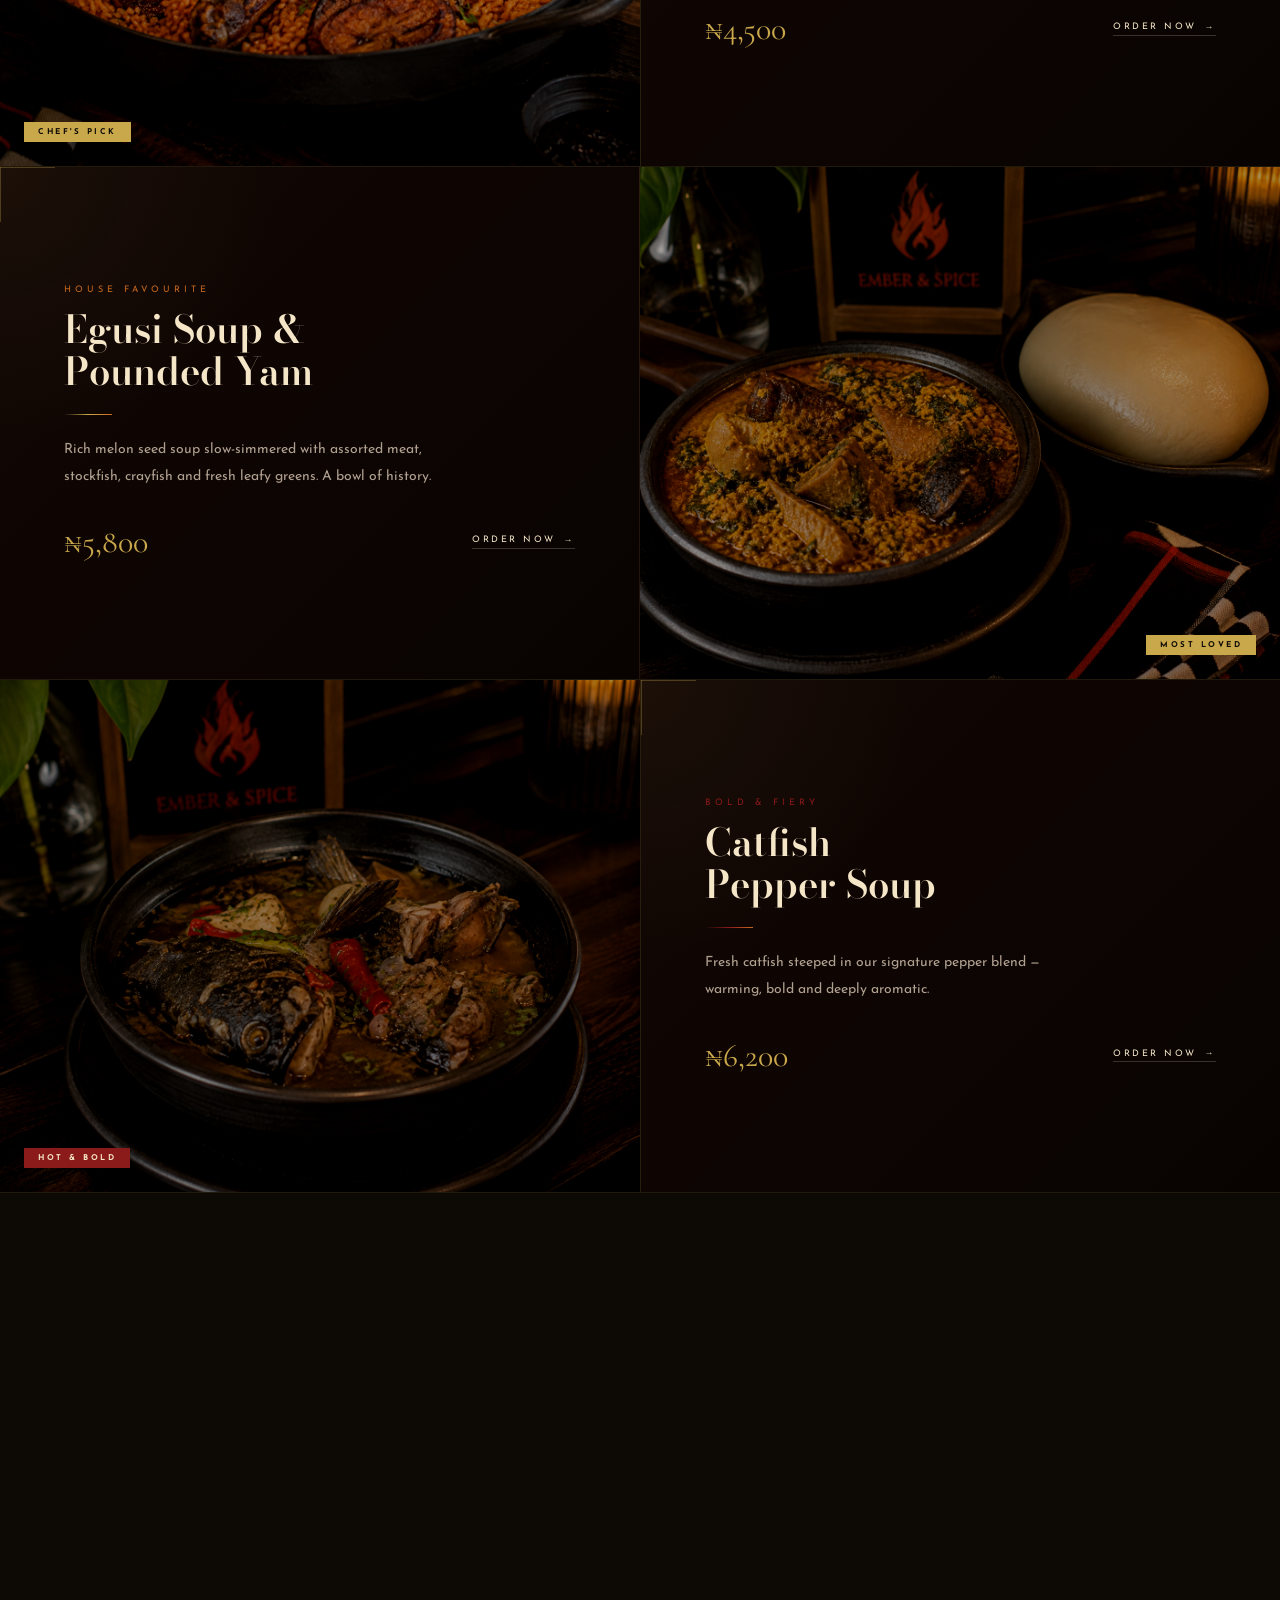
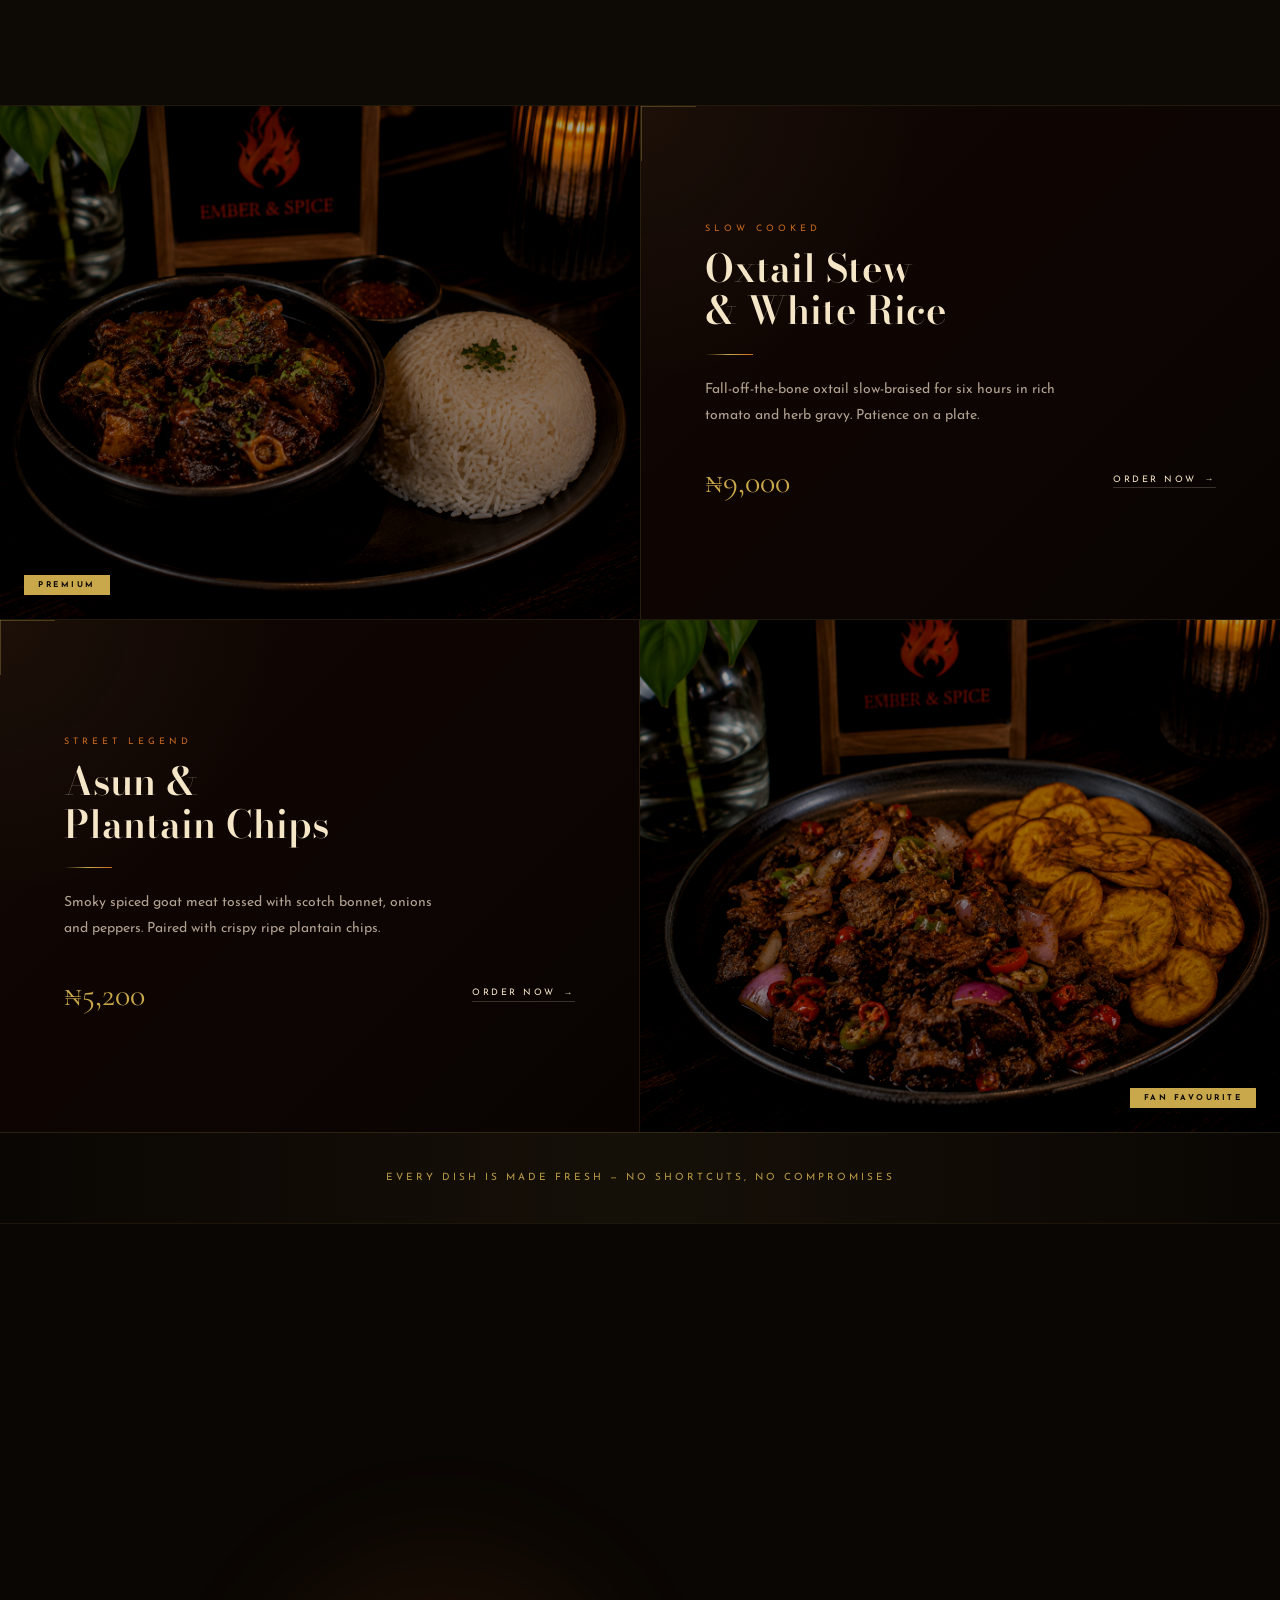
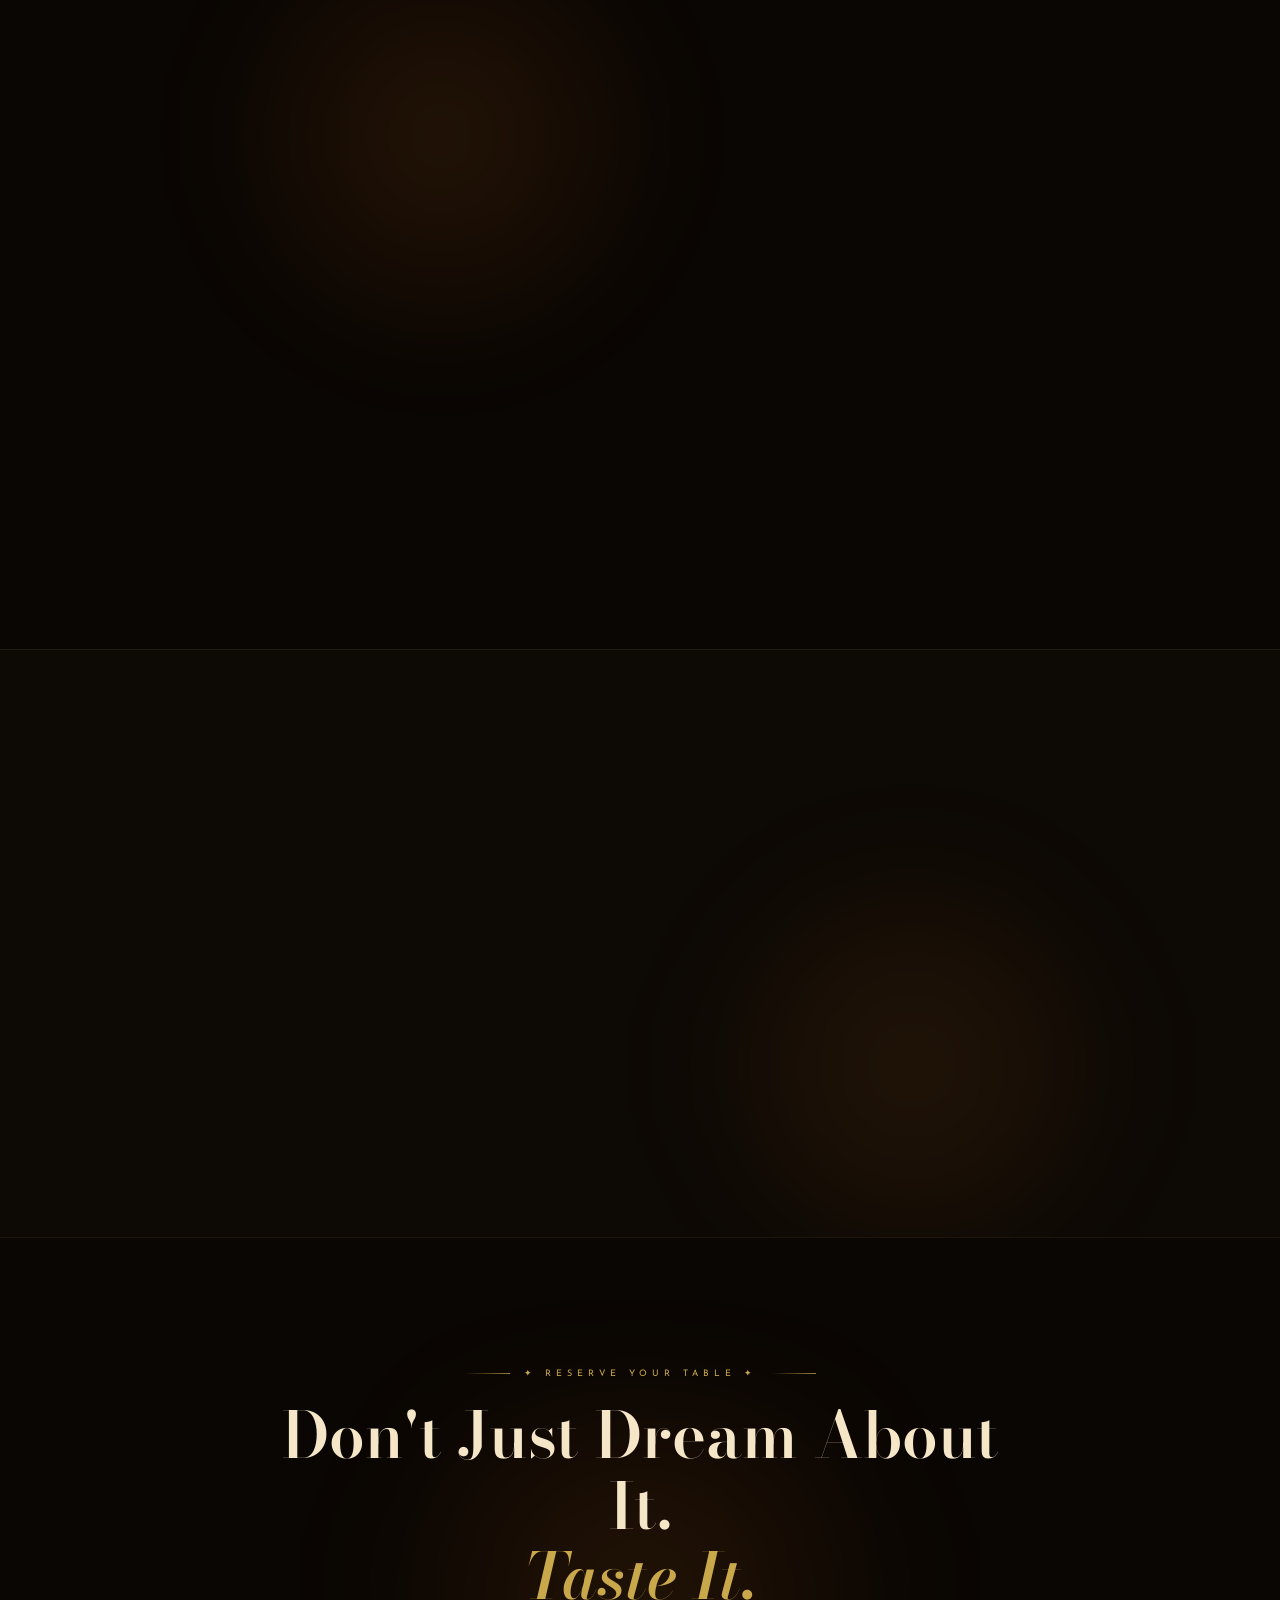
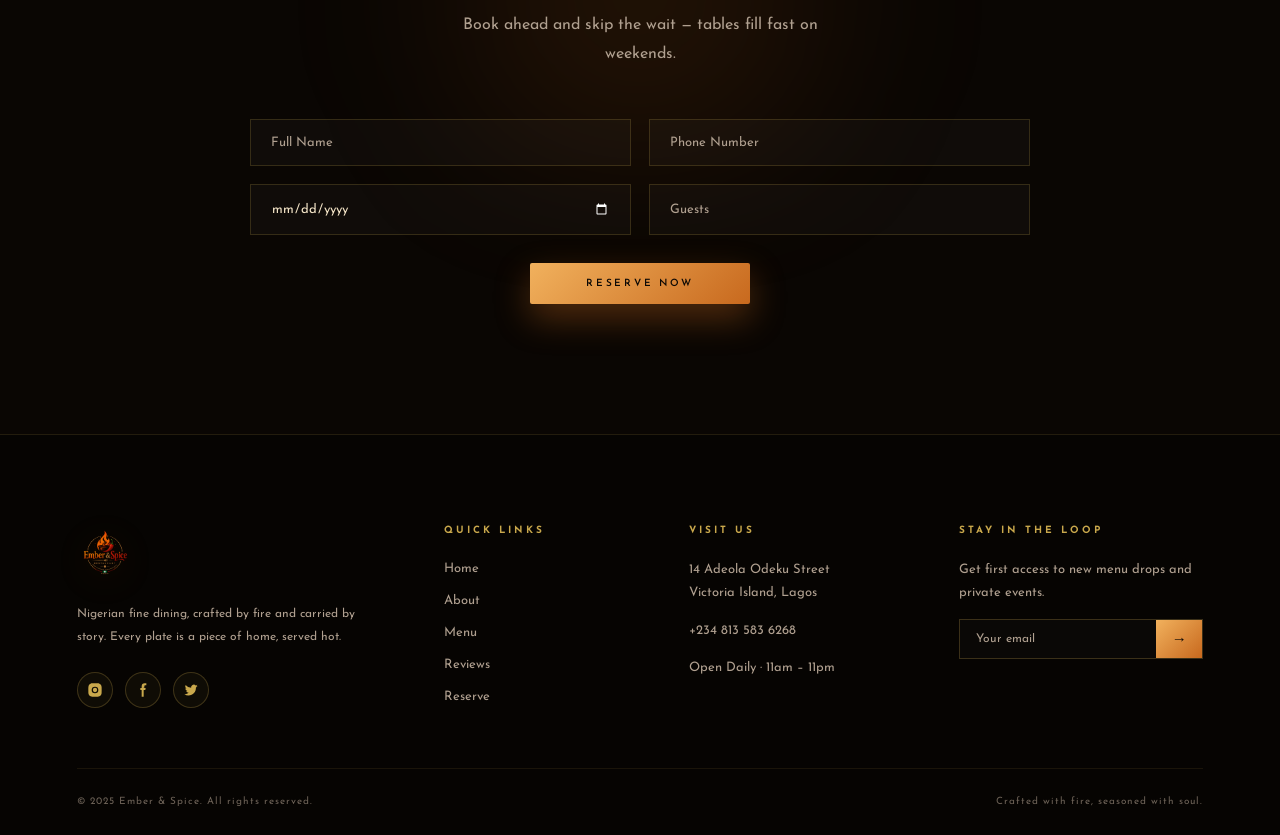
==== commit 98dbae37: "Update index.html" ====
--- a/index.html
+++ b/index.html
@@ -57,6 +57,7 @@
                 <li><a href="#menu">Menu</a></li>
                 <li><a href="#contact">Contact</a></li>
                 <li><a href="orders.html">Orders</a></li>
+                <li><a href="events.html">Events</a></li>
             </ul>
             <a href="#contact" class="reserve-btn">Book</a>
         </nav>
@@ -450,4 +451,4 @@
     <script src="java.js"></script>
 </body>
 
-</html>+</html>
--- a/styles.css
+++ b/styles.css
@@ -2311,8 +2311,8 @@
 }
 
 .testimonial-avatar {
-    width: 48px;
-    height: 48px;
+    width: 35px;
+    height: 35px;
     border-radius: 50%;
     overflow: hidden;
     object-fit: cover;
@@ -2320,4 +2320,383 @@
     border: 1.5px solid rgba(201, 168, 76, 0.5);
     filter: brightness(0.88) contrast(1.02) saturate(1.05) sepia(0.06);
     transition: opacity 0.4s ease;
-}+}
+/* ===== EVENTS PAGE ===== */
+.events-hero {
+    position: relative;
+    width: 100%;
+    padding: 160px 6% 130px;
+    text-align: center;
+    overflow: hidden;
+    min-height: 640px;
+    display: flex;
+    align-items: center;
+    justify-content: center;
+}
+
+.events-hero-video {
+    position: absolute;
+    inset: 0;
+    width: 100%;
+    height: 100%;
+    object-fit: cover;
+    object-position: center;
+    z-index: 0;
+    transform: scale(1.03);
+}
+
+.events-hero-overlay {
+    position: absolute;
+    inset: 0;
+    z-index: 1;
+    background:
+        radial-gradient(circle at center, rgba(120, 45, 12, 0.18), transparent 40%),
+        linear-gradient(90deg, rgba(13, 9, 5, 0.85), rgba(13, 9, 5, 0.6), rgba(13, 9, 5, 0.85)),
+        linear-gradient(180deg, rgba(13, 9, 5, 0.5), rgba(13, 9, 5, 0.82));
+}
+
+.events-hero-glow {
+    position: absolute;
+    top: -10%;
+    left: 50%;
+    transform: translateX(-50%);
+    width: 700px;
+    height: 420px;
+    background: radial-gradient(circle, rgba(200, 105, 30, 0.16), transparent 70%);
+    filter: blur(60px);
+    animation: emberPulse 5s ease-in-out infinite;
+    pointer-events: none;
+}
+
+.events-hero-content {
+    position: relative;
+    z-index: 2;
+    max-width: 720px;
+    margin: 0 auto;
+}
+
+.events-hero-sub {
+    max-width: 480px;
+    margin: 20px auto 0;
+}
+
+.events-types {
+    padding: 80px 6% 120px;
+    background: var(--bg-primary);
+}
+
+.events-grid {
+    max-width: 1200px;
+    margin: 0 auto;
+    display: grid;
+    grid-template-columns: repeat(3, 1fr);
+    gap: 26px;
+}
+
+.event-card {
+    position: relative;
+    height: 400px;
+    border-radius: 4px 24px 24px 24px;
+    overflow: hidden;
+    border: 1px solid rgba(201, 168, 76, 0.16);
+    min-width: 0;
+    transform-style: preserve-3d;
+    transition: transform 0.15s ease-out, box-shadow 0.4s ease;
+}
+
+.event-card:hover {
+    box-shadow: 0 30px 60px rgba(0, 0, 0, 0.5);
+}
+
+.event-card img {
+    width: 100%;
+    height: 100%;
+    object-fit: cover;
+    filter: brightness(0.72) saturate(1.1);
+    transition: transform 0.8s cubic-bezier(0.25, 0.46, 0.45, 0.94), filter 0.5s ease;
+}
+
+.event-card:hover img {
+    transform: scale(1.1);
+    filter: brightness(0.85) saturate(1.18);
+}
+
+.event-overlay {
+    position: absolute;
+    inset: 0;
+    display: flex;
+    flex-direction: column;
+    justify-content: flex-end;
+    padding: 34px;
+    background: linear-gradient(180deg, transparent 55%, rgba(10, 6, 3, 0.85));
+}
+
+.event-tag {
+    align-self: flex-start;
+    font-family: var(--font-body);
+    font-size: 8px;
+    letter-spacing: 2.5px;
+    text-transform: uppercase;
+    background: var(--accent-gold);
+    color: var(--bg-primary);
+    padding: 6px 14px;
+    font-weight: 700;
+    margin-bottom: 16px;
+}
+
+.event-overlay h3 {
+    font-family: var(--font-heading);
+    font-size: 23px;
+    font-weight: 600;
+    color: var(--color-primary);
+    margin-bottom: 10px;
+    overflow-wrap: break-word;
+}
+
+.event-overlay p {
+    font-size: 12px;
+    line-height: 1.75;
+    margin: 6px 0 0;
+    opacity: 0.92;
+}
+
+/* Process Steps */
+.events-process {
+    padding: 100px 6%;
+    background: #0a0603;
+    border-top: 1px solid rgba(201, 168, 76, 0.1);
+}
+
+.events-header {
+    text-align: center;
+    max-width: 640px;
+    margin: 0 auto 70px;
+}
+
+.process-grid {
+    max-width: 1100px;
+    margin: 0 auto;
+    display: grid;
+    grid-template-columns: repeat(3, 1fr);
+    gap: 50px;
+}
+
+.process-step {
+    text-align: center;
+    position: relative;
+    padding-top: 10px;
+}
+
+.process-number {
+    display: block;
+    font-family: var(--font-heading);
+    font-size: 48px;
+    font-weight: 600;
+    color: transparent;
+    -webkit-text-stroke: 1.5px var(--accent-gold);
+    margin-bottom: 18px;
+    opacity: 0.7;
+}
+
+.process-step h4 {
+    font-family: var(--font-heading);
+    font-size: 19px;
+    color: var(--color-primary);
+    margin-bottom: 12px;
+}
+
+.process-step p {
+    font-size: 13px;
+    max-width: 280px;
+    margin: 0 auto;
+}
+
+/* Inquiry Form */
+.events-inquiry {
+    position: relative;
+    padding: 120px 6%;
+    background: var(--bg-primary);
+    border-top: 1px solid rgba(201, 168, 76, 0.1);
+    overflow: hidden;
+}
+
+.inquiry-glow {
+    position: absolute;
+    bottom: -10%;
+    right: 0;
+    width: 600px;
+    height: 500px;
+    background: radial-gradient(circle, rgba(200, 105, 30, 0.13), transparent 70%);
+    filter: blur(60px);
+    pointer-events: none;
+}
+
+.inquiry-container {
+    position: relative;
+    z-index: 1;
+    max-width: 1100px;
+    margin: 0 auto;
+    display: grid;
+    grid-template-columns: 0.9fr 1.1fr;
+    gap: 70px;
+    align-items: center;
+}
+
+.inquiry-form {
+    display: flex;
+    flex-direction: column;
+    gap: 18px;
+}
+
+.inquiry-form input,
+.inquiry-form select,
+.inquiry-form textarea {
+    font-family: var(--font-body);
+    font-size: 13px;
+    color: var(--color-primary);
+    background: rgba(255, 255, 255, 0.025);
+    border: 1px solid rgba(201, 168, 76, 0.2);
+    padding: 16px 20px;
+    outline: none;
+    transition: border-color 0.3s ease, background 0.3s ease;
+    color-scheme: dark;
+    width: 100%;
+    resize: none;
+}
+
+.inquiry-form select {
+    cursor: pointer;
+}
+
+.inquiry-form input::placeholder,
+.inquiry-form textarea::placeholder {
+    color: var(--color-secondary);
+}
+
+.inquiry-form input:focus,
+.inquiry-form select:focus,
+.inquiry-form textarea:focus {
+    border-color: var(--accent-gold);
+    background: rgba(201, 168, 76, 0.05);
+}
+
+/* ===== TABLET (max-width: 1199px) ===== */
+@media (max-width: 1199px) {
+    .events-grid {
+        grid-template-columns: 1fr 1fr;
+    }
+
+    .process-grid {
+        grid-template-columns: 1fr;
+        gap: 44px;
+    }
+
+    .inquiry-container {
+        grid-template-columns: 1fr;
+        gap: 46px;
+    }
+
+    .event-card {
+        min-width: 0;
+    }
+
+    .event-overlay h3 {
+        font-size: 19px;
+    }
+
+       .events-hero-overlay {
+        background:
+            radial-gradient(circle at center, rgba(120, 45, 12, 0.22), transparent 45%),
+            linear-gradient(90deg, rgba(13, 9, 5, 0.92), rgba(13, 9, 5, 0.75), rgba(13, 9, 5, 0.92)),
+            linear-gradient(180deg, rgba(13, 9, 5, 0.62), rgba(13, 9, 5, 0.9));
+    }
+}
+
+/* ===== MOBILE (max-width: 700px) ===== */
+@media (max-width: 700px) {
+    .events-hero {
+        padding: 110px 6% 70px;
+        min-height: 520px;
+    }
+
+    .events-hero-content .menu-title {
+        font-size: clamp(30px, 8vw, 42px);
+    }
+
+    .events-hero-sub {
+        font-size: 13px;
+        max-width: 320px;
+    }
+
+    .events-types {
+        padding: 60px 6% 90px;
+    }
+
+    .events-grid {
+        grid-template-columns: 1fr;
+        gap: 22px;
+    }
+
+    .event-card {
+        height: auto;
+        display: flex;
+        flex-direction: column;
+    }
+
+    .event-card img {
+        height: 220px;
+        flex-shrink: 0;
+        filter: brightness(0.75) saturate(1.1);
+    }
+
+    .event-overlay {
+        position: static;
+        background: linear-gradient(160deg, #150b06, #0a0603);
+        padding: 24px 22px 30px;
+    }
+
+    .event-tag {
+        margin-bottom: 12px;
+    }
+
+    .event-overlay h3 {
+        font-size: 20px;
+        margin-bottom: 10px;
+    }
+
+    .event-overlay p {
+        font-size: 13px;
+        line-height: 1.8;
+        margin-top: 0;
+    }
+
+    .events-process {
+        padding: 80px 6%;
+    }
+
+    .events-inquiry {
+        padding: 90px 6%;
+    }
+
+    .reserve-row {
+        grid-template-columns: 1fr;
+    }
+
+    #ev-submit {
+        width: auto;
+        max-width: 260px;
+        margin: 8px auto 0;
+        padding: 15px 24px;
+    }
+}
+
+/* Safety net against horizontal overflow */
+.events-hero,
+.events-types,
+.events-grid,
+.events-process,
+.events-inquiry {
+    max-width: 100%;
+    overflow-x: hidden;
+}
+
